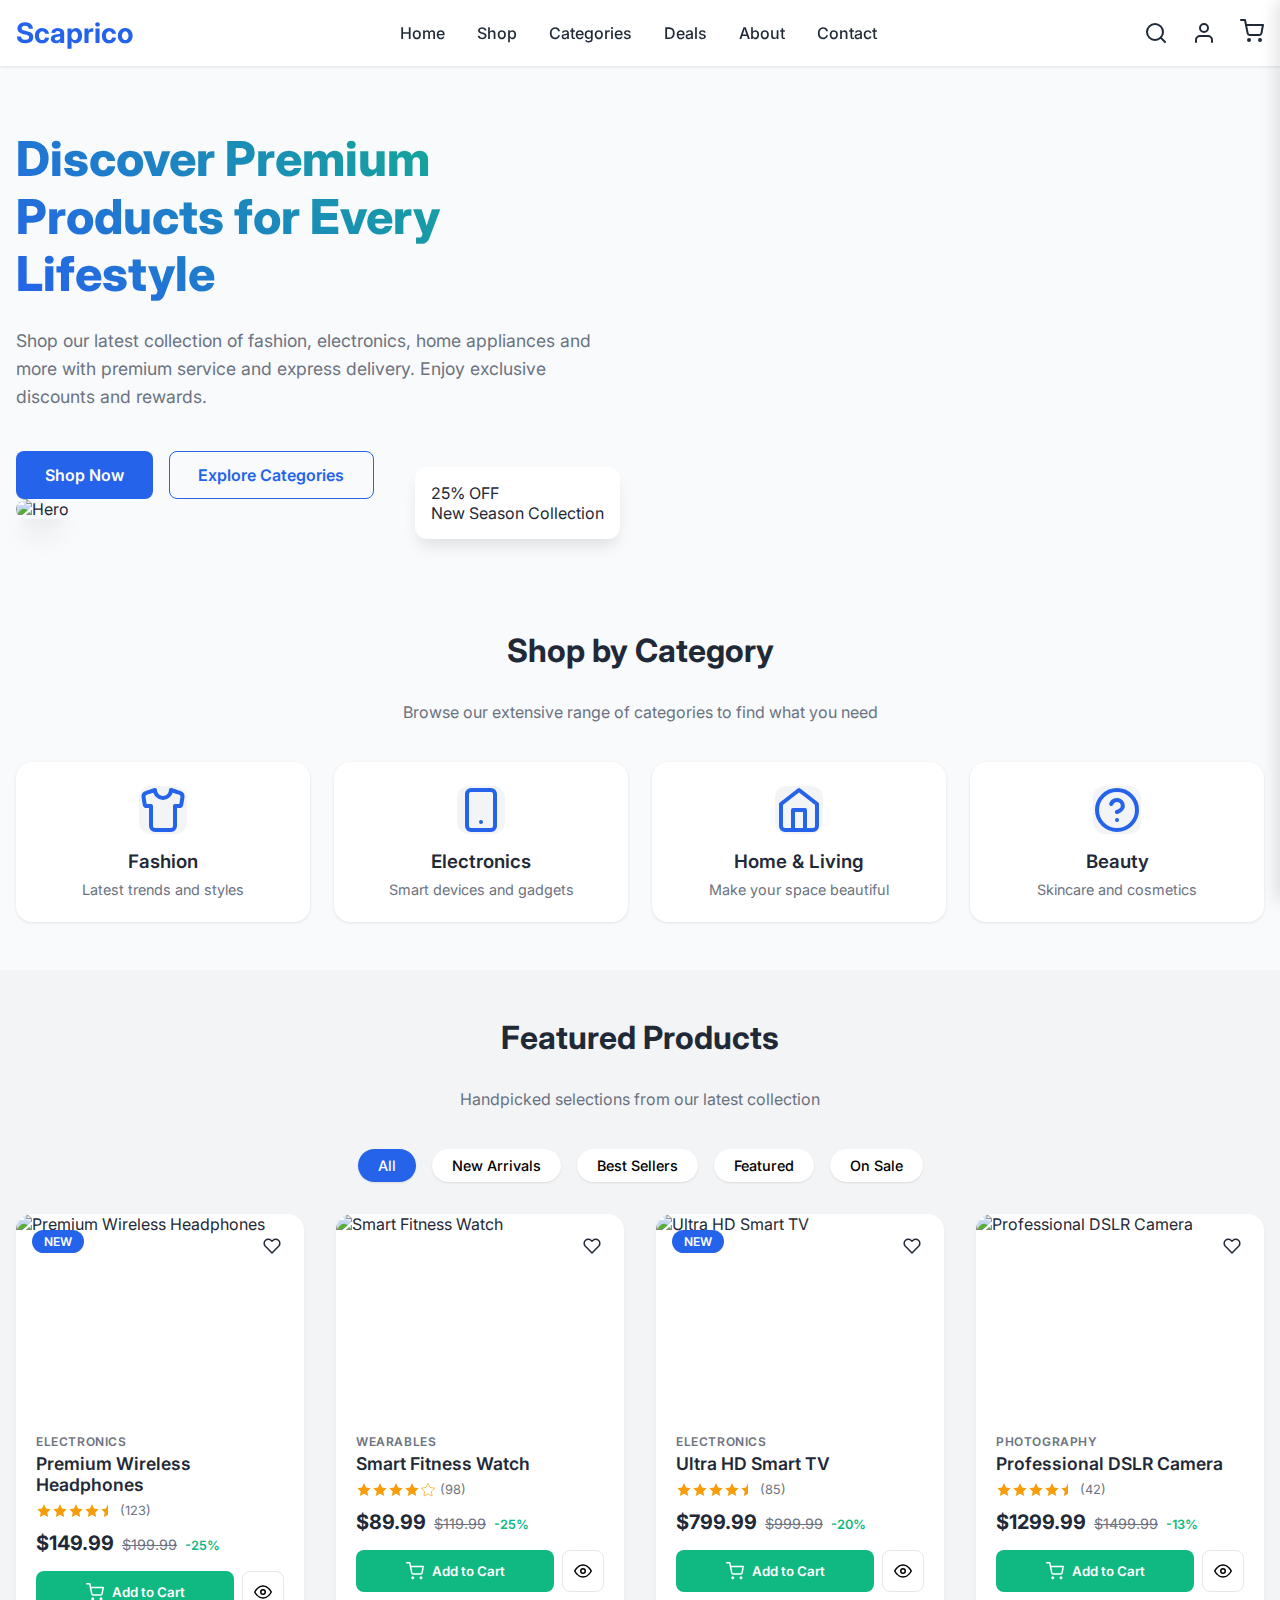
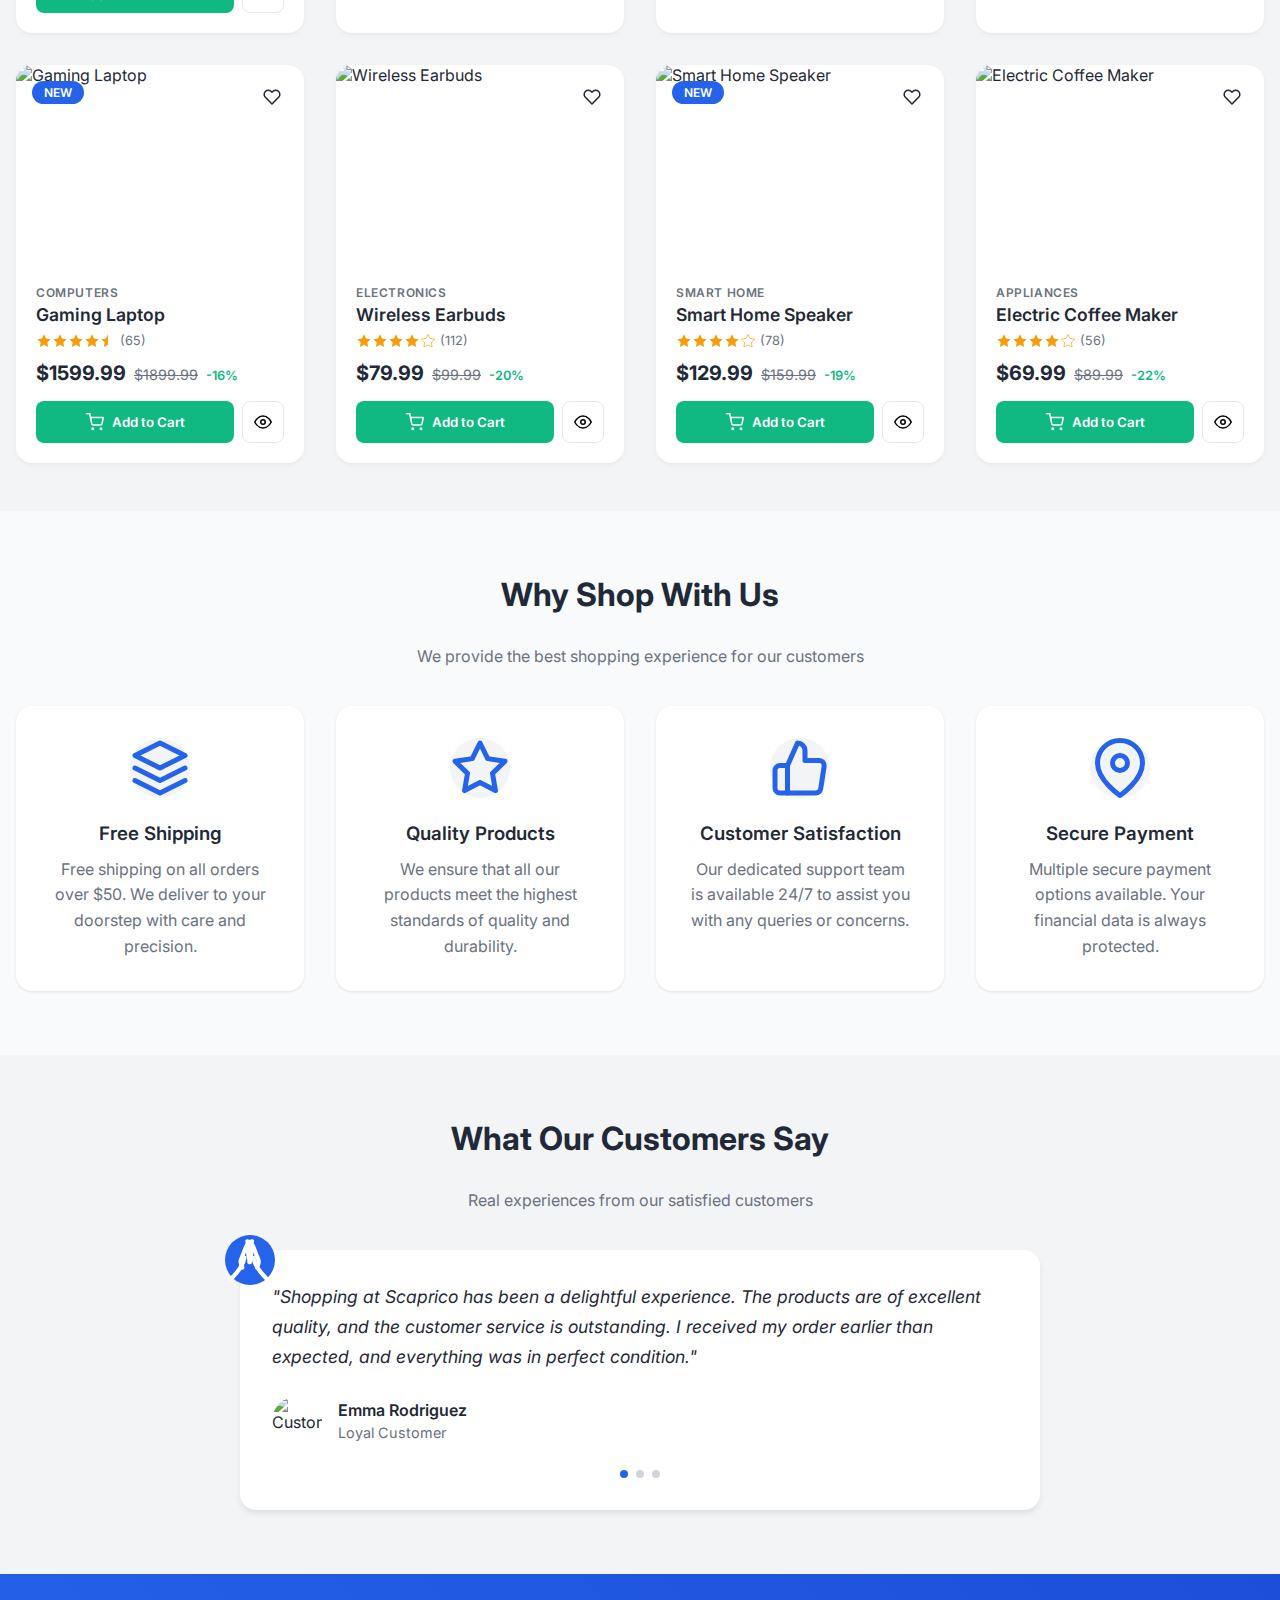
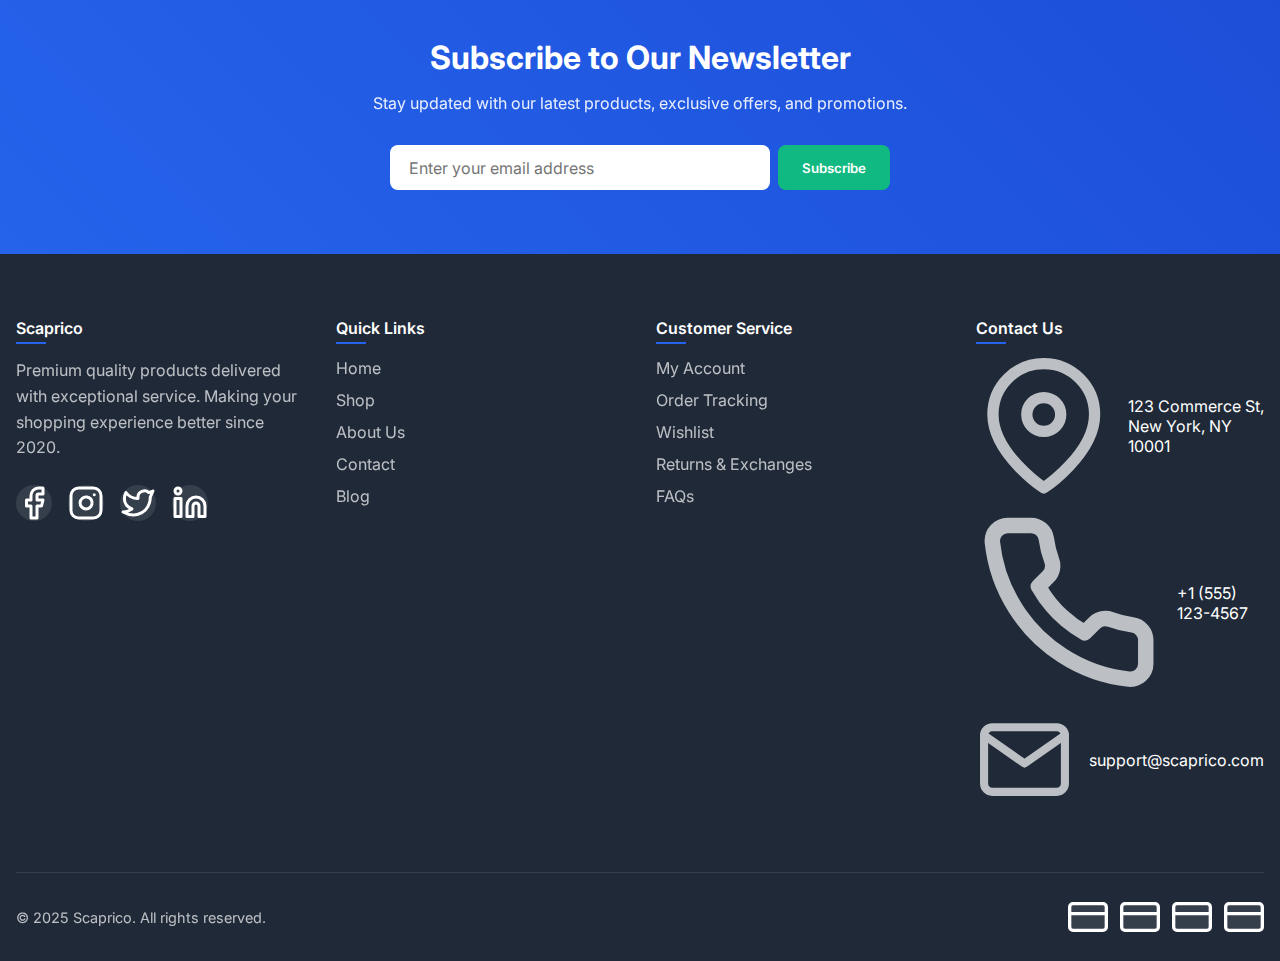
==== index.html @ 260e1369 "Add files via upload" ====
<!DOCTYPE html>
<html lang="en">
<head>
  <meta charset="UTF-8" />
  <meta name="viewport" content="width=device-width, initial-scale=1.0" />
  <title>Scaprico | Premium E-Commerce</title>
  <link href="https://fonts.googleapis.com/css2?family=Inter:wght@300;400;500;600;700&display=swap" rel="stylesheet">
  <!-- Your existing CSS would go here -->
   <link rel="stylesheet" href="style.css">
</head>
<body>
  <!-- Header Section -->
  <header>
    <div class="container">
      <nav>
        <div class="logo">Scaprico</div>
        
        <div class="nav-links">
          <a href="#">Home</a>
          <a href="#">Shop</a>
          <a href="#">Categories</a>
          <a href="#">Deals</a>
          <a href="#">About</a>
          <a href="#">Contact</a>
        </div>
        
        <div class="icons">
          <svg viewBox="0 0 24 24" fill="none" stroke="currentColor" stroke-width="2" stroke-linecap="round" stroke-linejoin="round"><circle cx="11" cy="11" r="8"></circle><line x1="21" y1="21" x2="16.65" y2="16.65"></line></svg>
          
          <svg viewBox="0 0 24 24" fill="none" stroke="currentColor" stroke-width="2" stroke-linecap="round" stroke-linejoin="round"><path d="M20 21v-2a4 4 0 0 0-4-4H8a4 4 0 0 0-4 4v2"></path><circle cx="12" cy="7" r="4"></circle></svg>
          
          <div class="cart-icon">
            <svg viewBox="0 0 24 24" fill="none" stroke="currentColor" stroke-width="2" stroke-linecap="round" stroke-linejoin="round"><circle cx="9" cy="21" r="1"></circle><circle cx="20" cy="21" r="1"></circle><path d="M1 1h4l2.68 13.39a2 2 0 0 0 2 1.61h9.72a2 2 0 0 0 2-1.61L23 6H6"></path></svg>
            <span class="cart-count">3</span>
          </div>
          
          <button class="mobile-menu-btn">
            <svg viewBox="0 0 24 24" fill="none" stroke="currentColor" stroke-width="2" stroke-linecap="round" stroke-linejoin="round"><line x1="3" y1="12" x2="21" y2="12"></line><line x1="3" y1="6" x2="21" y2="6"></line><line x1="3" y1="18" x2="21" y2="18"></line></svg>
          </button>
        </div>
      </nav>
    </div>
  </header>

  <!-- Hero Section -->
  <section class="hero">
    <div class="container">
      <div class="hero-content">
        <h1>Discover Premium Products for Every Lifestyle</h1>
        <p>Shop our latest collection of fashion, electronics, home appliances and more with premium service and express delivery. Enjoy exclusive discounts and rewards.</p>
        <div class="hero-buttons">
          <button class="btn btn-primary">Shop Now</button>
          <button class="btn btn-outline">Explore Categories</button>
        </div>
      </div>
      <div class="hero-image">
        <img src="https://source.unsplash.com/featured/?shopping,premium" alt="Hero" />
        <div class="floating-card">
          <div class="discount-badge">25% OFF</div>
          <div class="promo-text">New Season Collection</div>
        </div>
      </div>
    </div>
  </section>

  <!-- Categories Section -->
  <section class="categories">
    <div class="container">
      <h2 class="section-title">Shop by Category</h2>
      <p class="section-subtitle">Browse our extensive range of categories to find what you need</p>
      
      <div class="category-grid">
        <div class="category-card">
          <div class="category-icon">
            <svg viewBox="0 0 24 24" fill="none" stroke="currentColor" stroke-width="2" stroke-linecap="round" stroke-linejoin="round"><path d="M20.38 3.46L16 2a4 4 0 01-8 0L3.62 3.46a2 2 0 00-1.34 2.23l.58 3.47a1 1 0 00.99.84H6v10c0 1.1.9 2 2 2h8a2 2 0 002-2V10h2.15a1 1 0 00.99-.84l.58-3.47a2 2 0 00-1.34-2.23z"></path></svg>
          </div>
          <h3>Fashion</h3>
          <p>Latest trends and styles</p>
        </div>
        
        <div class="category-card">
          <div class="category-icon">
            <svg viewBox="0 0 24 24" fill="none" stroke="currentColor" stroke-width="2" stroke-linecap="round" stroke-linejoin="round"><rect x="5" y="2" width="14" height="20" rx="2" ry="2"></rect><line x1="12" y1="18" x2="12" y2="18"></line></svg>
          </div>
          <h3>Electronics</h3>
          <p>Smart devices and gadgets</p>
        </div>
        
        <div class="category-card">
          <div class="category-icon">
            <svg viewBox="0 0 24 24" fill="none" stroke="currentColor" stroke-width="2" stroke-linecap="round" stroke-linejoin="round"><path d="M3 9l9-7 9 7v11a2 2 0 0 1-2 2H5a2 2 0 0 1-2-2z"></path><polyline points="9 22 9 12 15 12 15 22"></polyline></svg>
          </div>
          <h3>Home & Living</h3>
          <p>Make your space beautiful</p>
        </div>
        
        <div class="category-card">
          <div class="category-icon">
            <svg viewBox="0 0 24 24" fill="none" stroke="currentColor" stroke-width="2" stroke-linecap="round" stroke-linejoin="round"><circle cx="12" cy="12" r="10"></circle><path d="M9.09 9a3 3 0 0 1 5.83 1c0 2-3 3-3 3"></path><line x1="12" y1="17" x2="12" y2="17"></line></svg>
          </div>
          <h3>Beauty</h3>
          <p>Skincare and cosmetics</p>
        </div>
      </div>
    </div>
  </section>

  <!-- Products Section -->
  <section class="products">
    <div class="container">
      <h2 class="section-title">Featured Products</h2>
      <p class="section-subtitle">Handpicked selections from our latest collection</p>
      
      <div class="product-filters">
        <button class="filter-btn active">All</button>
        <button class="filter-btn">New Arrivals</button>
        <button class="filter-btn">Best Sellers</button>
        <button class="filter-btn">Featured</button>
        <button class="filter-btn">On Sale</button>
      </div>
      
      <div class="product-grid" id="productGrid">
        <!-- Product cards will be dynamically added here -->
      </div>
    </div>
  </section>

  <!-- Features Section -->
  <section class="features">
    <div class="container">
      <h2 class="section-title">Why Shop With Us</h2>
      <p class="section-subtitle">We provide the best shopping experience for our customers</p>
      
      <div class="features-grid">
        <div class="feature-card">
          <div class="feature-icon">
            <svg viewBox="0 0 24 24" fill="none" stroke="currentColor" stroke-width="2" stroke-linecap="round" stroke-linejoin="round"><path d="M12 2L2 7l10 5 10-5-10-5zM2 17l10 5 10-5M2 12l10 5 10-5"></path></svg>
          </div>
          <h3>Free Shipping</h3>
          <p>Free shipping on all orders over $50. We deliver to your doorstep with care and precision.</p>
        </div>
        
        <div class="feature-card">
          <div class="feature-icon">
            <svg viewBox="0 0 24 24" fill="none" stroke="currentColor" stroke-width="2" stroke-linecap="round" stroke-linejoin="round"><polygon points="12 2 15.09 8.26 22 9.27 17 14.14 18.18 21.02 12 17.77 5.82 21.02 7 14.14 2 9.27 8.91 8.26 12 2"></polygon></svg>
          </div>
          <h3>Quality Products</h3>
          <p>We ensure that all our products meet the highest standards of quality and durability.</p>
        </div>
        
        <div class="feature-card">
          <div class="feature-icon">
            <svg viewBox="0 0 24 24" fill="none" stroke="currentColor" stroke-width="2" stroke-linecap="round" stroke-linejoin="round"><path d="M14 9V5a3 3 0 0 0-3-3l-4 9v11h11.28a2 2 0 0 0 2-1.7l1.38-9a2 2 0 0 0-2-2.3H14z"></path><path d="M7 22H4a2 2 0 0 1-2-2v-7a2 2 0 0 1 2-2h3"></path></svg>
          </div>
          <h3>Customer Satisfaction</h3>
          <p>Our dedicated support team is available 24/7 to assist you with any queries or concerns.</p>
        </div>
        
        <div class="feature-card">
          <div class="feature-icon">
            <svg viewBox="0 0 24 24" fill="none" stroke="currentColor" stroke-width="2" stroke-linecap="round" stroke-linejoin="round"><path d="M21 10c0 7-9 13-9 13s-9-6-9-13a9 9 0 0 1 18 0z"></path><circle cx="12" cy="10" r="3"></circle></svg>
          </div>
          <h3>Secure Payment</h3>
          <p>Multiple secure payment options available. Your financial data is always protected.</p>
        </div>
      </div>
    </div>
  </section>

  <!-- Testimonials Section -->
  <section class="testimonials">
    <div class="container">
      <h2 class="section-title">What Our Customers Say</h2>
      <p class="section-subtitle">Real experiences from our satisfied customers</p>
      
      <div class="testimonials-slider">
        <div class="quote-icon">
          <svg viewBox="0 0 24 24" fill="none" stroke="currentColor" stroke-width="2" stroke-linecap="round" stroke-linejoin="round"><path d="M3 21c3.73-3.73 5.84-7.05 6.34-10M20 21c-3.73-3.73-5.84-7.05-6.34-10"></path><path d="M8.34 15.66C7.15 12.92 7.35 12.42 8 11c2.73-6.95 2.54-7.44 5-8-2.75 4.4-1.94 7.3-1 10"></path><path d="M15.34 15.66c1.2-2.74 1-3.24.34-4.66-2.73-6.95-2.54-7.44-5-8 2.75 4.4 1.94 7.3 1 10"></path></svg>
        </div>
        
        <div class="testimonial-content">
          "Shopping at Scaprico has been a delightful experience. The products are of excellent quality, and the customer service is outstanding. I received my order earlier than expected, and everything was in perfect condition."
        </div>
        
        <div class="testimonial-author">
          <div class="author-avatar">
            <img src="https://source.unsplash.com/100x100/?portrait" alt="Customer" />
          </div>
          <div class="author-info">
            <h4>Emma Rodriguez</h4>
            <p>Loyal Customer</p>
          </div>
        </div>
        
        <div class="testimonial-nav">
          <div class="nav-dot active"></div>
          <div class="nav-dot"></div>
          <div class="nav-dot"></div>
        </div>
      </div>
    </div>
  </section>

  <!-- Newsletter Section -->
  <section class="newsletter">
    <div class="container">
      <h2>Subscribe to Our Newsletter</h2>
      <p>Stay updated with our latest products, exclusive offers, and promotions.</p>
      
      <form class="newsletter-form">
        <input type="email" placeholder="Enter your email address" required />
        <button type="submit">Subscribe</button>
      </form>
    </div>
  </section>

  <!-- Footer Section -->
  <footer>
    <div class="container">
      <div class="footer-top">
        <div class="footer-col">
          <h4>Scaprico</h4>
          <p>Premium quality products delivered with exceptional service. Making your shopping experience better since 2020.</p>
          <div class="social-icons">
            <a href="#" class="social-icon">
              <svg viewBox="0 0 24 24" fill="none" stroke="currentColor" stroke-width="2" stroke-linecap="round" stroke-linejoin="round"><path d="M18 2h-3a5 5 0 0 0-5 5v3H7v4h3v8h4v-8h3l1-4h-4V7a1 1 0 0 1 1-1h3z"></path></svg>
            </a>
            <a href="#" class="social-icon">
              <svg viewBox="0 0 24 24" fill="none" stroke="currentColor" stroke-width="2" stroke-linecap="round" stroke-linejoin="round"><rect x="2" y="2" width="20" height="20" rx="5" ry="5"></rect><path d="M16 11.37A4 4 0 1 1 12.63 8 4 4 0 0 1 16 11.37z"></path><line x1="17.5" y1="6.5" x2="17.51" y2="6.5"></line></svg>
            </a>
            <a href="#" class="social-icon">
              <svg viewBox="0 0 24 24" fill="none" stroke="currentColor" stroke-width="2" stroke-linecap="round" stroke-linejoin="round"><path d="M22 4.01c-1 .49-1.98.689-3 .99-1.121-1.265-2.783-1.335-4.38-.737S11.977 6.323 12 8v1c-3.245.083-6.135-1.395-8-4 0 0-4.182 7.433 4 11-1.872 1.247-3.739 2.088-6 2 3.308 1.803 6.913 2.423 10.034 1.517 3.58-1.04 6.522-3.723 7.651-7.742a13.84 13.84 0 0 0 .497-3.753C20.18 7.773 21.692 5.25 22 4.009z"></path></svg>
            </a>
            <a href="#" class="social-icon">
              <svg viewBox="0 0 24 24" fill="none" stroke="currentColor" stroke-width="2" stroke-linecap="round" stroke-linejoin="round"><path d="M16 8a6 6 0 0 1 6 6v7h-4v-7a2 2 0 0 0-2-2 2 2 0 0 0-2 2v7h-4v-7a6 6 0 0 1 6-6z"></path><rect x="2" y="9" width="4" height="12"></rect><circle cx="4" cy="4" r="2"></circle></svg>
            </a>
          </div>
        </div>
        
        <div class="footer-col">
          <h4>Quick Links</h4>
          <ul class="footer-links">
            <li><a href="#">Home</a></li>
            <li><a href="#">Shop</a></li>
            <li><a href="#">About Us</a></li>
            <li><a href="#">Contact</a></li>
            <li><a href="#">Blog</a></li>
          </ul>
        </div>
        
        <div class="footer-col">
          <h4>Customer Service</h4>
          <ul class="footer-links">
            <li><a href="#">My Account</a></li>
            <li><a href="#">Order Tracking</a></li>
            <li><a href="#">Wishlist</a></li>
            <li><a href="#">Returns & Exchanges</a></li>
            <li><a href="#">FAQs</a></li>
          </ul>
        </div>
        
        <div class="footer-col">
          <h4>Contact Us</h4>
          <div class="contact-item">
            <svg viewBox="0 0 24 24" fill="none" stroke="currentColor" stroke-width="2" stroke-linecap="round" stroke-linejoin="round"><path d="M21 10c0 7-9 13-9 13s-9-6-9-13a9 9 0 0 1 18 0z"></path><circle cx="12" cy="10" r="3"></circle></svg>
            <span>123 Commerce St, New York, NY 10001</span>
          </div>
          <div class="contact-item">
            <svg viewBox="0 0 24 24" fill="none" stroke="currentColor" stroke-width="2" stroke-linecap="round" stroke-linejoin="round"><path d="M22 16.92v3a2 2 0 0 1-2.18 2 19.79 19.79 0 0 1-8.63-3.07 19.5 19.5 0 0 1-6-6 19.79 19.79 0 0 1-3.07-8.67A2 2 0 0 1 4.11 2h3a2 2 0 0 1 2 1.72 12.84 12.84 0 0 0 .7 2.81 2 2 0 0 1-.45 2.11L8.09 9.91a16 16 0 0 0 6 6l1.27-1.27a2 2 0 0 1 2.11-.45 12.84 12.84 0 0 0 2.81.7A2 2 0 0 1 22 16.92z"></path></svg>
            <span>+1 (555) 123-4567</span>
          </div>
          <div class="contact-item">
            <svg viewBox="0 0 24 24" fill="none" stroke="currentColor" stroke-width="2" stroke-linecap="round" stroke-linejoin="round"><path d="M4 4h16c1.1 0 2 .9 2 2v12c0 1.1-.9 2-2 2H4c-1.1 0-2-.9-2-2V6c0-1.1.9-2 2-2z"></path><polyline points="22,6 12,13 2,6"></polyline></svg>
            <span>support@scaprico.com</span>
          </div>
        </div>
      </div>
      
      <div class="footer-bottom">
        <div class="copyright">© 2025 Scaprico. All rights reserved.</div>
        <div class="payment-methods">
          <div class="payment-icon">
            <svg viewBox="0 0 24 24" fill="none" stroke="currentColor" stroke-width="2" stroke-linecap="round" stroke-linejoin="round"><rect x="1" y="4" width="22" height="16" rx="2" ry="2"></rect><line x1="1" y1="10" x2="23" y2="10"></line></svg>
          </div>
          <div class="payment-icon">
            <svg viewBox="0 0 24 24" fill="none" stroke="currentColor" stroke-width="2" stroke-linecap="round" stroke-linejoin="round"><rect x="1" y="4" width="22" height="16" rx="2" ry="2"></rect><line x1="1" y1="10" x2="23" y2="10"></line></svg>
          </div>
          <div class="payment-icon">
            <svg viewBox="0 0 24 24" fill="none" stroke="currentColor" stroke-width="2" stroke-linecap="round" stroke-linejoin="round"><rect x="1" y="4" width="22" height="16" rx="2" ry="2"></rect><line x1="1" y1="10" x2="23" y2="10"></line></svg>
          </div>
          <div class="payment-icon">
            <svg viewBox="0 0 24 24" fill="none" stroke="currentColor" stroke-width="2" stroke-linecap="round" stroke-linejoin="round"><rect x="1" y="4" width="22" height="16" rx="2" ry="2"></rect><line x1="1" y1="10" x2="23" y2="10"></line></svg>
          </div>
        </div>
      </div>
    </div>
  </footer>

  <!-- Cart Sidebar -->
  <div class="cart-sidebar" id="cartSidebar">
    <div class="cart-header">
      <h3>Your Cart (3)</h3>
      <button class="close-btn" id="closeCart">&times;</button>
    </div>
    
    <div class="cart-body">
      <div class="cart-item">
        <div class="cart-item-image">
          <img src="https://source.unsplash.com/100x100/?product,1" alt="Product" />
        </div>
        <div class="cart-item-info">
          <div class="cart-item-title">Wireless Headphones</div>
          <div class="cart-item-price">$89.99</div>
          <div class="cart-item-quantity">
            <button class="qty-btn">-</button>
            <span>1</span>
            <button class="qty-btn">+</button>
          </div>
        </div>
        <button class="remove-btn">Remove</button>
      </div>
      
      <div class="cart-item">
        <div class="cart-item-image">
          <img src="https://source.unsplash.com/100x100/?product,2" alt="Product" />
        </div>
        <div class="cart-item-info">
          <div class="cart-item-title">Smart Watch</div>
          <div class="cart-item-price">$199.99</div>
          <div class="cart-item-quantity">
            <button class="qty-btn">-</button>
            <span>1</span>
            <button class="qty-btn">+</button>
          </div>
        </div>
        <button class="remove-btn">Remove</button>
      </div>
      
      <div class="cart-item">
        <div class="cart-item-image">
          <img src="https://source.unsplash.com/100x100/?product,3" alt="Product" />
        </div>
        <div class="cart-item-info">
          <div class="cart-item-title">Portable Speaker</div>
          <div class="cart-item-price">$129.99</div>
          <div class="cart-item-quantity">
            <button class="qty-btn">-</button>
            <span>1</span>
            <button class="qty-btn">+</button>
          </div>
        </div>
        <button class="remove-btn">Remove</button>
      </div>
    </div>
    
    <div class="cart-footer">
      <div class="cart-total">
        <span>Total:</span>
        <span class="cart-total-value">$419.97</span>
      </div>
      <button class="checkout-btn">Proceed to Checkout</button>
    </div>
  </div>

  <!-- Quick View Modal -->
  <div class="modal" id="quickViewModal">
    <div class="modal-content">
      <div class="modal-header">
        <h3>Product Quick View</h3>
        <button class="close-btn" id="closeModal">&times;</button>
      </div>
      <div class="modal-body" id="modalBody">
        <!-- Product quick view content will be injected here -->
      </div>
      <div class="modal-footer">
        <button class="btn btn-outline" id="closeModalBtn">Continue Shopping</button>
        <button class="btn btn-primary" id="addToCartModalBtn">Add to Cart</button>
      </div>
    </div>
  </div>
<script>
    // DOM Elements
document.addEventListener('DOMContentLoaded', function () {
    const mobileMenuBtn = document.querySelector('.mobile-menu-btn');
    const navLinks = document.querySelector('.nav-links');
    const cartIcon = document.querySelector('.cart-icon');
    const cartSidebar = document.querySelector('.cart-sidebar');
    const closeCartBtn = document.querySelector('.close-cart');
    const overlay = document.querySelector('.overlay');
    const filterBtns = document.querySelectorAll('.filter-btn');
    const productGrid = document.getElementById('productGrid');
    const quickViewBtns = document.querySelectorAll('.quick-view-btn');
    const quickViewModal = document.querySelector('.quick-view-modal');
    const closeModalBtn = document.querySelector('.close-modal');
    const testimonialDots = document.querySelectorAll('.nav-dot');
    const addToCartBtns = document.querySelectorAll('.add-cart-btn');
    const cartItems = document.querySelector('.cart-items');
    const cartTotal = document.querySelector('.cart-total-value');
    const cartCount = document.querySelector('.cart-count');
    const checkoutBtn = document.querySelector('.checkout-btn');
    const wishlistBtns = document.querySelectorAll('.product-wishlist');

    // Sample Product Data
    const products = [
        {
            id: 1,
            name: "Premium Wireless Headphones",
            category: "Electronics",
            price: 149.99,
            oldPrice: 199.99,
            image: "https://source.unsplash.com/300x300/?headphones",
            rating: 4.5,
            reviews: 123,
            discount: 25,
            isNew: true,
            description: "Experience premium sound quality with these comfortable wireless headphones featuring active noise cancellation.",
            featured: true
        },
        {
            id: 2,
            name: "Smart Fitness Watch",
            category: "Wearables",
            price: 89.99,
            oldPrice: 119.99,
            image: "https://source.unsplash.com/300x300/?smartwatch",
            rating: 4.2,
            reviews: 98,
            discount: 25,
            isNew: false,
            description: "Track your fitness goals with this waterproof smart watch featuring heart rate monitoring and sleep tracking.",
            featured: true
        },
        {
            id: 3,
            name: "Ultra HD Smart TV",
            category: "Electronics",
            price: 799.99,
            oldPrice: 999.99,
            image: "https://source.unsplash.com/300x300/?tv",
            rating: 4.8,
            reviews: 85,
            discount: 20,
            isNew: true,
            description: "Enjoy crystal clear 4K resolution and smart features with this sleek, modern TV.",
            featured: true
        },
        {
            id: 4,
            name: "Professional DSLR Camera",
            category: "Photography",
            price: 1299.99,
            oldPrice: 1499.99,
            image: "https://source.unsplash.com/300x300/?camera",
            rating: 4.9,
            reviews: 42,
            discount: 13,
            isNew: false,
            description: "Capture stunning photos and videos with this professional-grade DSLR camera.",
            featured: false
        },
        {
            id: 5,
            name: "Gaming Laptop",
            category: "Computers",
            price: 1599.99,
            oldPrice: 1899.99,
            image: "https://source.unsplash.com/300x300/?laptop",
            rating: 4.7,
            reviews: 65,
            discount: 16,
            isNew: true,
            description: "Experience smooth gaming performance with this powerful gaming laptop featuring RGB lighting.",
            featured: true
        },
        {
            id: 6,
            name: "Wireless Earbuds",
            category: "Electronics",
            price: 79.99,
            oldPrice: 99.99,
            image: "https://source.unsplash.com/300x300/?earbuds",
            rating: 4.3,
            reviews: 112,
            discount: 20,
            isNew: false,
            description: "Enjoy your favorite music wirelessly with these comfortable and portable earbuds.",
            featured: false
        },
        {
            id: 7,
            name: "Smart Home Speaker",
            category: "Smart Home",
            price: 129.99,
            oldPrice: 159.99,
            image: "https://source.unsplash.com/300x300/?speaker",
            rating: 4.4,
            reviews: 78,
            discount: 19,
            isNew: true,
            description: "Control your smart home and enjoy premium audio quality with this voice-controlled speaker.",
            featured: true
        },
        {
            id: 8,
            name: "Electric Coffee Maker",
            category: "Appliances",
            price: 69.99,
            oldPrice: 89.99,
            image: "https://source.unsplash.com/300x300/?coffee",
            rating: 4.1,
            reviews: 56,
            discount: 22,
            isNew: false,
            description: "Brew delicious coffee with this programmable coffee maker featuring multiple brewing options.",
            featured: false
        }
    ];

    // Cart Array
    let cart = [];

    // Initialize website
    function init() {
        renderProducts(products);
        setupEventListeners();
        updateCartCount();
    }

    // Setup Event Listeners
    function setupEventListeners() {
        // Mobile Menu Toggle
        if (mobileMenuBtn) {
            mobileMenuBtn.addEventListener('click', () => {
                navLinks.classList.toggle('active');
            });
        }

        // Cart Sidebar Toggle
        if (cartIcon) {
            cartIcon.addEventListener('click', toggleCart);
        }

        if (closeCartBtn) {
            closeCartBtn.addEventListener('click', toggleCart);
        }

        // Overlay Click
        if (overlay) {
            overlay.addEventListener('click', () => {
                if (cartSidebar.classList.contains('active')) {
                    toggleCart();
                }
                if (quickViewModal && quickViewModal.classList.contains('active')) {
                    toggleQuickView();
                }
            });
        }

        // Product Filters
        if (filterBtns) {
            filterBtns.forEach(btn => {
                btn.addEventListener('click', () => {
                    const filter = btn.dataset.filter;
                    filterProducts(filter);

                    // Update active filter button
                    filterBtns.forEach(b => b.classList.remove('active'));
                    btn.classList.add('active');
                });
            });
        }

        // Testimonial Navigation
        if (testimonialDots) {
            testimonialDots.forEach((dot, index) => {
                dot.addEventListener('click', () => {
                    changeTestimonial(index);
                });
            });
        }

        // Add click event listeners after products are rendered
        document.querySelectorAll('.add-cart-btn').forEach(btn => {
            btn.addEventListener('click', function () {
                const productId = parseInt(this.dataset.id);
                addToCart(productId);
            });
        });

        document.querySelectorAll('.quick-view-btn').forEach(btn => {
            btn.addEventListener('click', function (e) {
                e.preventDefault();
                const productId = parseInt(this.dataset.id);
                openQuickView(productId);
            });
        });

        document.querySelectorAll('.product-wishlist').forEach(btn => {
            btn.addEventListener('click', function () {
                this.classList.toggle('active');
                // You can add wishlist functionality here
            });
        });
    }

    // Render Products
    function renderProducts(productsToRender) {
        if (!productGrid) return;

        productGrid.innerHTML = '';

        productsToRender.forEach(product => {
            const productCard = document.createElement('div');
            productCard.className = 'product-card';

            // Generate stars HTML
            let starsHtml = '';
            const fullStars = Math.floor(product.rating);
            const hasHalfStar = product.rating % 1 >= 0.5;

            for (let i = 0; i < 5; i++) {
                if (i < fullStars) {
                    starsHtml += '<svg viewBox="0 0 24 24" width="16" height="16" fill="currentColor"><polygon points="12 2 15.09 8.26 22 9.27 17 14.14 18.18 21.02 12 17.77 5.82 21.02 7 14.14 2 9.27 8.91 8.26 12 2"></polygon></svg>';
                } else if (i === fullStars && hasHalfStar) {
                    starsHtml += '<svg viewBox="0 0 24 24" width="16" height="16" fill="currentColor"><path d="M12 2L8.91 8.26 2 9.27l5 4.87-1.18 6.88L12 17.77V2z"></path></svg>';
                } else {
                    starsHtml += '<svg viewBox="0 0 24 24" width="16" height="16" stroke="currentColor" fill="none"><polygon points="12 2 15.09 8.26 22 9.27 17 14.14 18.18 21.02 12 17.77 5.82 21.02 7 14.14 2 9.27 8.91 8.26 12 2"></polygon></svg>';
                }
            }

            productCard.innerHTML = `
          <div class="product-image">
            <img src="${product.image}" alt="${product.name}">
            ${product.isNew ? '<span class="product-badge">NEW</span>' : ''}
            <div class="product-wishlist" data-id="${product.id}">
              <svg viewBox="0 0 24 24" width="18" height="18" fill="none" stroke="currentColor" stroke-width="2" stroke-linecap="round" stroke-linejoin="round"><path d="M20.84 4.61a5.5 5.5 0 0 0-7.78 0L12 5.67l-1.06-1.06a5.5 5.5 0 0 0-7.78 7.78l1.06 1.06L12 21.23l7.78-7.78 1.06-1.06a5.5 5.5 0 0 0 0-7.78z"></path></svg>
            </div>
          </div>
          <div class="product-content">
            <div class="product-category">${product.category}</div>
            <h3 class="product-title">${product.name}</h3>
            <div class="product-rating">
              <div class="stars">${starsHtml}</div>
              <span class="reviews">(${product.reviews})</span>
            </div>
            <div class="product-price">
              <span class="current-price">$${product.price.toFixed(2)}</span>
              <span class="old-price">$${product.oldPrice.toFixed(2)}</span>
              <span class="discount">-${product.discount}%</span>
            </div>
            <div class="product-actions">
              <button class="add-cart-btn" data-id="${product.id}">
                <svg viewBox="0 0 24 24" width="18" height="18" fill="none" stroke="currentColor" stroke-width="2" stroke-linecap="round" stroke-linejoin="round"><circle cx="9" cy="21" r="1"></circle><circle cx="20" cy="21" r="1"></circle><path d="M1 1h4l2.68 13.39a2 2 0 0 0 2 1.61h9.72a2 2 0 0 0 2-1.61L23 6H6"></path></svg>
                Add to Cart
              </button>
              <button class="quick-view-btn" data-id="${product.id}">
                <svg viewBox="0 0 24 24" width="18" height="18" fill="none" stroke="currentColor" stroke-width="2" stroke-linecap="round" stroke-linejoin="round"><path d="M1 12s4-8 11-8 11 8 11 8-4 8-11 8-11-8-11-8z"></path><circle cx="12" cy="12" r="3"></circle></svg>
              </button>
            </div>
          </div>
        `;

            productGrid.appendChild(productCard);
        });

        // Re-attach event listeners to newly created elements
        setupEventListeners();
    }

    // Filter Products
    function filterProducts(filter) {
        let filteredProducts;

        if (filter === 'all') {
            filteredProducts = products;
        } else if (filter === 'featured') {
            filteredProducts = products.filter(product => product.featured);
        } else if (filter === 'new') {
            filteredProducts = products.filter(product => product.isNew);
        } else {
            filteredProducts = products.filter(product => product.category.toLowerCase() === filter.toLowerCase());
        }

        renderProducts(filteredProducts);
    }

    // Add to Cart
    function addToCart(productId) {
        const product = products.find(p => p.id === productId);
        if (!product) return;

        const existingItem = cart.find(item => item.id === productId);

        if (existingItem) {
            existingItem.quantity += 1;
        } else {
            cart.push({
                id: product.id,
                name: product.name,
                price: product.price,
                image: product.image,
                quantity: 1
            });
        }

        updateCart();
        updateCartCount();

        // Show notification
        showNotification(`${product.name} added to cart!`);

        // Open cart sidebar
        if (!cartSidebar.classList.contains('active')) {
            toggleCart();
        }
    }

    // Update Cart
    function updateCart() {
        if (!cartItems) return;

        cartItems.innerHTML = '';

        if (cart.length === 0) {
            cartItems.innerHTML = '<p class="empty-cart">Your cart is empty</p>';
            if (cartTotal) cartTotal.textContent = '$0.00';
            return;
        }

        let total = 0;

        cart.forEach(item => {
            const itemTotal = item.price * item.quantity;
            total += itemTotal;

            const cartItem = document.createElement('div');
            cartItem.className = 'cart-item';
            cartItem.innerHTML = `
          <div class="cart-item-image">
            <img src="${item.image}" alt="${item.name}">
          </div>
          <div class="cart-item-info">
            <h4 class="cart-item-title">${item.name}</h4>
            <div class="cart-item-price">
              <span class="item-price">$${item.price.toFixed(2)}</span>
              <span>x</span>
              <div class="cart-item-quantity">
                <button class="qty-btn minus" data-id="${item.id}">-</button>
                <span>${item.quantity}</span>
                <button class="qty-btn plus" data-id="${item.id}">+</button>
              </div>
            </div>
            <button class="remove-btn" data-id="${item.id}">Remove</button>
          </div>
        `;

            cartItems.appendChild(cartItem);
        });

        if (cartTotal) cartTotal.textContent = `$${total.toFixed(2)}`;

        // Add event listeners for quantity buttons and remove buttons
        document.querySelectorAll('.qty-btn.minus').forEach(btn => {
            btn.addEventListener('click', function () {
                updateItemQuantity(parseInt(this.dataset.id), -1);
            });
        });

        document.querySelectorAll('.qty-btn.plus').forEach(btn => {
            btn.addEventListener('click', function () {
                updateItemQuantity(parseInt(this.dataset.id), 1);
            });
        });

        document.querySelectorAll('.remove-btn').forEach(btn => {
            btn.addEventListener('click', function () {
                removeFromCart(parseInt(this.dataset.id));
            });
        });
    }

    // Update Item Quantity
    function updateItemQuantity(productId, change) {
        const itemIndex = cart.findIndex(item => item.id === productId);
        if (itemIndex === -1) return;

        cart[itemIndex].quantity += change;

        if (cart[itemIndex].quantity <= 0) {
            cart.splice(itemIndex, 1);
        }

        updateCart();
        updateCartCount();
    }

    // Remove from Cart
    function removeFromCart(productId) {
        cart = cart.filter(item => item.id !== productId);
        updateCart();
        updateCartCount();
    }

    // Update Cart Count
    function updateCartCount() {
        if (!cartCount) return;

        const count = cart.reduce((total, item) => total + item.quantity, 0);
        cartCount.textContent = count;

        if (count === 0) {
            cartCount.style.display = 'none';
        } else {
            cartCount.style.display = 'flex';
        }
    }

    // Toggle Cart Sidebar
    function toggleCart() {
        if (!cartSidebar || !overlay) return;

        cartSidebar.classList.toggle('active');
        overlay.classList.toggle('active');
        document.body.classList.toggle('no-scroll');

        // Update cart when opening
        if (cartSidebar.classList.contains('active')) {
            updateCart();
        }
    }

    // Open Quick View Modal
    function openQuickView(productId) {
        if (!quickViewModal || !overlay) return;

        const product = products.find(p => p.id === productId);
        if (!product) return;

        // Populate modal with product data
        const modalContent = quickViewModal.querySelector('.modal-body');
        if (modalContent) {
            let starsHtml = '';
            const fullStars = Math.floor(product.rating);
            const hasHalfStar = product.rating % 1 >= 0.5;

            for (let i = 0; i < 5; i++) {
                if (i < fullStars) {
                    starsHtml += '<svg viewBox="0 0 24 24" width="16" height="16" fill="currentColor"><polygon points="12 2 15.09 8.26 22 9.27 17 14.14 18.18 21.02 12 17.77 5.82 21.02 7 14.14 2 9.27 8.91 8.26 12 2"></polygon></svg>';
                } else if (i === fullStars && hasHalfStar) {
                    starsHtml += '<svg viewBox="0 0 24 24" width="16" height="16" fill="currentColor"><path d="M12 2L8.91 8.26 2 9.27l5 4.87-1.18 6.88L12 17.77V2z"></path></svg>';
                } else {
                    starsHtml += '<svg viewBox="0 0 24 24" width="16" height="16" stroke="currentColor" fill="none"><polygon points="12 2 15.09 8.26 22 9.27 17 14.14 18.18 21.02 12 17.77 5.82 21.02 7 14.14 2 9.27 8.91 8.26 12 2"></polygon></svg>';
                }
            }

            modalContent.innerHTML = `
          <div class="quick-view-grid">
            <div class="product-image">
              <img src="${product.image}" alt="${product.name}">
            </div>
            <div class="product-details">
              <span class="product-category">${product.category}</span>
              <h2>${product.name}</h2>
              <div class="product-rating">
                <div class="stars">${starsHtml}</div>
                <span class="reviews">(${product.reviews} reviews)</span>
              </div>
              <div class="product-price">
                <span class="current-price">$${product.price.toFixed(2)}</span>
                <span class="old-price">$${product.oldPrice.toFixed(2)}</span>
                <span class="discount">-${product.discount}%</span>
              </div>
              <p class="product-description">${product.description}</p>
              <div class="product-actions">
                <div class="quantity-selector">
                  <button class="qty-btn modal-minus">-</button>
                  <input type="number" value="1" min="1" class="modal-quantity">
                  <button class="qty-btn modal-plus">+</button>
                </div>
                <button class="btn btn-primary modal-add-btn" data-id="${product.id}">
                  <svg viewBox="0 0 24 24" width="18" height="18" fill="none" stroke="currentColor" stroke-width="2" stroke-linecap="round" stroke-linejoin="round"><circle cx="9" cy="21" r="1"></circle><circle cx="20" cy="21" r="1"></circle><path d="M1 1h4l2.68 13.39a2 2 0 0 0 2 1.61h9.72a2 2 0 0 0 2-1.61L23 6H6"></path></svg>
                  Add to Cart
                </button>
                <button class="btn btn-outline modal-wishlist-btn" data-id="${product.id}">
                  <svg viewBox="0 0 24 24" width="18" height="18" fill="none" stroke="currentColor" stroke-width="2" stroke-linecap="round" stroke-linejoin="round"><path d="M20.84 4.61a5.5 5.5 0 0 0-7.78 0L12 5.67l-1.06-1.06a5.5 5.5 0 0 0-7.78 7.78l1.06 1.06L12 21.23l7.78-7.78 1.06-1.06a5.5 5.5 0 0 0 0-7.78z"></path></svg>
                  Add to Wishlist
                </button>
              </div>
            </div>
          </div>
        `;

            // Add event listeners
            const quantityInput = modalContent.querySelector('.modal-quantity');
            const minusBtn = modalContent.querySelector('.modal-minus');
            const plusBtn = modalContent.querySelector('.modal-plus');
            const addBtn = modalContent.querySelector('.modal-add-btn');
            const wishlistBtn = modalContent.querySelector('.modal-wishlist-btn');

            if (minusBtn) {
                minusBtn.addEventListener('click', () => {
                    if (quantityInput.value > 1) {
                        quantityInput.value = parseInt(quantityInput.value) - 1;
                    }
                });
            }

            if (plusBtn) {
                plusBtn.addEventListener('click', () => {
                    quantityInput.value = parseInt(quantityInput.value) + 1;
                });
            }

            if (addBtn) {
                addBtn.addEventListener('click', () => {
                    const quantity = parseInt(quantityInput.value);
                    addToCartWithQuantity(product.id, quantity);
                    toggleQuickView();
                });
            }

            if (wishlistBtn) {
                wishlistBtn.addEventListener('click', () => {
                    wishlistBtn.classList.toggle('active');
                    // Add wishlist functionality here
                });
            }
        }

        // Show modal
        quickViewModal.classList.add('active');
        overlay.classList.add('active');
        document.body.classList.add('no-scroll');
    }

    // Toggle Quick View Modal
    function toggleQuickView() {
        if (!quickViewModal || !overlay) return;

        quickViewModal.classList.toggle('active');
        overlay.classList.toggle('active');
        document.body.classList.toggle('no-scroll');
    }

    // Add to Cart with Quantity
    function addToCartWithQuantity(productId, quantity) {
        const product = products.find(p => p.id === productId);
        if (!product) return;

        const existingItem = cart.find(item => item.id === productId);

        if (existingItem) {
            existingItem.quantity += quantity;
        } else {
            cart.push({
                id: product.id,
                name: product.name,
                price: product.price,
                image: product.image,
                quantity: quantity
            });
        }

        updateCart();
        updateCartCount();

        // Show notification
        showNotification(`${product.name} added to cart!`);
    }

    // Change Testimonial
    function changeTestimonial(index) {
        const testimonials = [
            {
                content: "I've been shopping with Scaprico for over a year now, and their quality and service never disappoints. The express delivery is a game changer!",
                author: "Sarah Johnson",
                role: "Regular Customer",
                avatar: "https://source.unsplash.com/100x100/?portrait,woman"
            },
            {
                content: "The product selection at Scaprico is unmatched. I found items here that I couldn't find anywhere else, and the prices are very competitive.",
                author: "Michael Chen",
                role: "Tech Enthusiast",
                avatar: "https://source.unsplash.com/100x100/?portrait,man"
            },
            {
                content: "Customer service is exceptional. When I had an issue with my order, they resolved it immediately and even offered a discount on my next purchase.",
                author: "Emily Rodriguez",
                role: "Fashion Blogger",
                avatar: "https://source.unsplash.com/100x100/?portrait,girl"
            }
        ];

        const testimonialContent = document.querySelector('.testimonial-content');
        const authorName = document.querySelector('.author-info h4');
        const authorRole = document.querySelector('.author-info p');
        const authorAvatar = document.querySelector('.author-avatar img');

        if (testimonialContent && authorName && authorRole && authorAvatar) {
            testimonialContent.textContent = testimonials[index].content;
            authorName.textContent = testimonials[index].author;
            authorRole.textContent = testimonials[index].role;
            authorAvatar.src = testimonials[index].avatar;

            // Update active dot
            testimonialDots.forEach((dot, i) => {
                if (i === index) {
                    dot.classList.add('active');
                } else {
                    dot.classList.remove('active');
                }
            });
        }
    }

    // Show Notification
    function showNotification(message) {
        // Remove existing notification
        const existingNotification = document.querySelector('.notification');
        if (existingNotification) {
            existingNotification.remove();
        }

        // Create notification element
        const notification = document.createElement('div');
        notification.className = 'notification';
        notification.textContent = message;

        // Add to DOM
        document.body.appendChild(notification);

        // Add active class after a small delay for animation
        setTimeout(() => {
            notification.classList.add('active');
        }, 10);

        // Remove notification after delay
        setTimeout(() => {
            notification.classList.remove('active');
            setTimeout(() => {
                notification.remove();
            }, 300);
        }, 3000);
    }

    // Initialize Newsletter Form
    function initNewsletter() {
        const newsletterForm = document.querySelector('.newsletter-form');
        if (!newsletterForm) return;

        newsletterForm.addEventListener('submit', function (e) {
            e.preventDefault();
            const emailInput = this.querySelector('input[type="email"]');
            if (emailInput && emailInput.value) {
                showNotification('Thank you for subscribing to our newsletter!');
                emailInput.value = '';
            }
        });
    }

    // Initialize Checkout
    function initCheckout() {
        if (!checkoutBtn) return;

        checkoutBtn.addEventListener('click', () => {
            if (cart.length === 0) {
                showNotification('Your cart is empty!');
                return;
            }

            // Here you would typically redirect to a checkout page
            showNotification('Proceeding to checkout...');

            // For demo purposes, just clear the cart
            setTimeout(() => {
                cart = [];
                updateCart();
                updateCartCount();
                toggleCart();
                showNotification('Thank you for your purchase!');
            }, 2000);
        });
    }

    // Create Featured Elements
    function createElements() {
        // Create cart sidebar if it doesn't exist
        if (!document.querySelector('.cart-sidebar')) {
            const cartSidebarElement = document.createElement('div');
            cartSidebarElement.className = 'cart-sidebar';
            cartSidebarElement.innerHTML = `
          <div class="cart-header">
            <h3>Your Cart (${cart.length})</h3>
            <button class="close-cart">×</button>
          </div>
          <div class="cart-body">
            <div class="cart-items"></div>
          </div>
          <div class="cart-footer">
            <div class="cart-total">
              <span>Total:</span>
              <span class="cart-total-value">$0.00</span>
            </div>
            <button class="checkout-btn">Proceed to Checkout</button>
          </div>
        `;
            document.body.appendChild(cartSidebarElement);
        }

        // Create quick view modal if it doesn't exist
        if (!document.querySelector('.quick-view-modal')) {
            const quickViewModalElement = document.createElement('div');
            quickViewModalElement.className = 'modal quick-view-modal';
            quickViewModalElement.innerHTML = `
          <div class="modal-content">
            <div class="modal-header">
              <h3>Quick View</h3>
              <button class="close-modal">×</button>
            </div>
            <div class="modal-body">
              <!-- Content will be inserted dynamically -->
            </div>
          </div>
        `;
            document.body.appendChild(quickViewModalElement);
        }

        // Create overlay if it doesn't exist
        if (!document.querySelector('.overlay')) {
            const overlayElement = document.createElement('div');
            overlayElement.className = 'overlay';
            document.body.appendChild(overlayElement);
        }

        // Create notification styles if they don't exist
        if (!document.getElementById('notification-styles')) {
            const styleElement = document.createElement('style');
            styleElement.id = 'notification-styles';
            styleElement.textContent = `
      .notification {
        position: fixed;
        bottom: 20px;
        right: 20px;
        padding: 15px 25px;
        background: var(--primary);
        color: white;
        border-radius: 5px;
        box-shadow: 0 4px 6px rgba(0,0,0,0.1);
        transform: translateY(100px);
        opacity: 0;
        transition: all 0.3s ease;
        z-index: 9999;
      }
      .notification.active {
        transform: translateY(0);
        opacity: 1;
      }
    `;
            document.head.appendChild(styleElement);
        }
    }

    // Initialize everything
    init();
    initNewsletter();
    initCheckout();
    createElements();

    // Set up close modal button
    if (closeModalBtn) {
        closeModalBtn.addEventListener('click', toggleQuickView);
    }

    // Auto-rotate testimonials
    let currentTestimonial = 0;
    const testimonialInterval = setInterval(() => {
        currentTestimonial = (currentTestimonial + 1) % testimonialDots.length;
        changeTestimonial(currentTestimonial);
    }, 5000);

    // Handle responsive behavior
    window.addEventListener('resize', () => {
        if (window.innerWidth > 768) {
            navLinks.classList.remove('active');
        }
    });
});
</script>
</body>
</html>
---- style.css ----
:root {
        --primary: #2563eb;
        --primary-hover: #1d4ed8;
        --secondary: #10b981;
        --secondary-hover: #059669;
        --dark: #1f2937;
        --gray: #6b7280;
        --light-gray: #f3f4f6;
        --danger: #ef4444;
        --white: #ffffff;
    }

    * {
        box-sizing: border-box;
        margin: 0;
        padding: 0;
        font-family: 'Inter', sans-serif;
    }

    body {
        background: #f8fafc;
        color: var(--dark);
        overflow-x: hidden;
    }

    .container {
        max-width: 1280px;
        margin: 0 auto;
        padding: 0 1rem;
    }

    a {
        text-decoration: none;
        color: inherit;
    }

    button {
        cursor: pointer;
        transition: all 0.2s ease;
    }

    button:hover {
        transform: translateY(-2px);
    }

    /* Header Styles */
    header {
        background: var(--white);
        padding: 1rem 0;
        position: sticky;
        top: 0;
        z-index: 999;
        box-shadow: 0 1px 3px rgba(0, 0, 0, 0.1);
    }

    nav {
        display: flex;
        justify-content: space-between;
        align-items: center;
    }

    .logo {
        font-size: 1.75rem;
        font-weight: 700;
        color: var(--primary);
    }

    .nav-links {
        display: flex;
        gap: 2rem;
    }

    .nav-links a {
        position: relative;
        font-weight: 500;
    }

    .nav-links a::after {
        content: '';
        position: absolute;
        bottom: -4px;
        left: 0;
        width: 0;
        height: 2px;
        background: var(--primary);
        transition: width 0.3s ease;
    }

    .nav-links a:hover::after {
        width: 100%;
    }

    .icons {
        display: flex;
        align-items: center;
        gap: 1.5rem;
    }

    .icons svg {
        width: 24px;
        height: 24px;
        cursor: pointer;
        transition: color 0.2s ease;
    }

    .icons svg:hover {
        color: var(--primary);
    }

    .cart-icon {
        position: relative;
    }

    .cart-count {
        position: absolute;
        top: -8px;
        right: -8px;
        background: var(--primary);
        color: white;
        font-size: 0.7rem;
        width: 18px;
        height: 18px;
        border-radius: 50%;
        display: flex;
        justify-content: center;
        align-items: center;
    }

    .mobile-menu-btn {
        display: none;
        background: none;
        border: none;
        font-size: 1.5rem;
    }

    /* Hero Section */
    .hero {
        display: grid;
        grid-template-columns: 1fr 1fr;
        padding: 4rem 0;
        gap: 3rem;
        align-items: center;
    }

    .hero-content {
        display: flex;
        flex-direction: column;
        gap: 1.5rem;
    }

    .hero h1 {
        font-size: 3rem;
        font-weight: 800;
        line-height: 1.2;
        background: linear-gradient(45deg, var(--primary), var(--secondary));
        -webkit-background-clip: text;
        -webkit-text-fill-color: transparent;
    }

    .hero p {
        font-size: 1.1rem;
        color: var(--gray);
        line-height: 1.6;
    }

    .hero-buttons {
        display: flex;
        gap: 1rem;
        margin-top: 1rem;
    }

    .btn {
        padding: 0.8rem 1.8rem;
        border-radius: 0.5rem;
        font-weight: 600;
        border: none;
        font-size: 1rem;
        display: inline-flex;
        align-items: center;
        gap: 0.5rem;
        transition: all 0.3s ease;
    }

    .btn-primary {
        background-color: var(--primary);
        color: white;
    }

    .btn-primary:hover {
        background-color: var(--primary-hover);
    }

    .btn-outline {
        background-color: transparent;
        border: 1px solid var(--primary);
        color: var(--primary);
    }

    .btn-outline:hover {
        background-color: var(--primary);
        color: white;
    }

    .hero-image {
        position: relative;
    }

    .hero-image img {
        width: 100%;
        border-radius: 1rem;
        box-shadow: 0 20px 25px -5px rgba(0, 0, 0, 0.1), 0 10px 10px -5px rgba(0, 0, 0, 0.04);
    }

    .floating-card {
        position: absolute;
        bottom: -20px;
        right: -20px;
        background: white;
        padding: 1rem;
        border-radius: 0.75rem;
        box-shadow: 0 10px 15px -3px rgba(0, 0, 0, 0.1);
    }

    /* Categories Section */
    .categories {
        padding: 3rem 0;
    }

    .section-title {
        font-size: 2rem;
        font-weight: 700;
        margin-bottom: 2rem;
        text-align: center;
    }

    .section-subtitle {
        color: var(--gray);
        text-align: center;
        margin-bottom: 2.5rem;
    }

    .category-grid {
        display: grid;
        grid-template-columns: repeat(auto-fit, minmax(200px, 1fr));
        gap: 1.5rem;
    }

    .category-card {
        background: white;
        border-radius: 1rem;
        padding: 1.5rem;
        text-align: center;
        transition: all 0.3s ease;
        cursor: pointer;
        box-shadow: 0 1px 3px rgba(0, 0, 0, 0.1);
    }

    .category-card:hover {
        transform: translateY(-5px);
        box-shadow: 0 10px 15px -3px rgba(0, 0, 0, 0.1);
    }

    .category-icon {
        width: 48px;
        height: 48px;
        margin: 0 auto 1rem;
        display: flex;
        align-items: center;
        justify-content: center;
        background: var(--light-gray);
        border-radius: 12px;
        color: var(--primary);
    }

    .category-card h3 {
        font-weight: 600;
        margin-bottom: 0.5rem;
    }

    .category-card p {
        color: var(--gray);
        font-size: 0.9rem;
    }

    /* Products Section */
    .products {
        padding: 3rem 0;
        background: var(--light-gray);
    }

    .product-filters {
        display: flex;
        justify-content: center;
        gap: 1rem;
        margin-bottom: 2rem;
        flex-wrap: wrap;
    }

    .filter-btn {
        background: white;
        border: none;
        padding: 0.5rem 1.25rem;
        border-radius: 2rem;
        font-weight: 500;
        font-size: 0.9rem;
        box-shadow: 0 1px 2px rgba(0, 0, 0, 0.1);
    }

    .filter-btn.active {
        background: var(--primary);
        color: white;
    }

    .product-grid {
        display: grid;
        grid-template-columns: repeat(auto-fill, minmax(250px, 1fr));
        gap: 2rem;
    }

    .product-card {
        background: white;
        border-radius: 1rem;
        overflow: hidden;
        transition: all 0.3s ease;
        box-shadow: 0 2px 5px rgba(0, 0, 0, 0.05);
    }

    .product-card:hover {
        transform: translateY(-5px);
        box-shadow: 0 10px 15px -3px rgba(0, 0, 0, 0.1);
    }

    .product-image {
        position: relative;
        height: 200px;
    }

    .product-image img {
        width: 100%;
        height: 100%;
        object-fit: cover;
    }

    .product-badge {
        position: absolute;
        top: 1rem;
        left: 1rem;
        background: var(--primary);
        color: white;
        font-size: 0.75rem;
        font-weight: 600;
        padding: 0.25rem 0.75rem;
        border-radius: 2rem;
    }

    .product-wishlist {
        position: absolute;
        top: 1rem;
        right: 1rem;
        background: white;
        width: 32px;
        height: 32px;
        border-radius: 50%;
        display: flex;
        align-items: center;
        justify-content: center;
        cursor: pointer;
        transition: all 0.2s ease;
    }

    .product-wishlist:hover {
        background: #fecaca;
        color: var(--danger);
    }

    .product-content {
        padding: 1.25rem;
    }

    .product-category {
        font-size: 0.75rem;
        text-transform: uppercase;
        color: var(--gray);
        font-weight: 600;
        letter-spacing: 0.05em;
        margin-bottom: 0.25rem;
    }

    .product-title {
        font-weight: 600;
        margin-bottom: 0.5rem;
        font-size: 1.1rem;
    }

    .product-rating {
        display: flex;
        align-items: center;
        gap: 0.25rem;
        margin-bottom: 0.75rem;
    }

    .stars {
        color: #f59e0b;
        display: flex;
    }

    .reviews {
        font-size: 0.8rem;
        color: var(--gray);
    }

    .product-price {
        display: flex;
        align-items: baseline;
        gap: 0.5rem;
        margin-bottom: 1rem;
    }

    .current-price {
        font-weight: 700;
        font-size: 1.25rem;
    }

    .old-price {
        text-decoration: line-through;
        color: var(--gray);
        font-size: 0.9rem;
    }

    .discount {
        font-size: 0.8rem;
        color: var(--secondary);
        font-weight: 600;
    }

    .product-actions {
        display: flex;
        gap: 0.5rem;
    }

    .add-cart-btn {
        flex: 1;
        padding: 0.65rem;
        background: var(--secondary);
        color: white;
        border: none;
        border-radius: 0.5rem;
        font-weight: 600;
        display: flex;
        align-items: center;
        justify-content: center;
        gap: 0.5rem;
        transition: all 0.2s ease;
    }

    .add-cart-btn:hover {
        background: var(--secondary-hover);
    }

    .quick-view-btn {
        width: 42px;
        height: 42px;
        border-radius: 0.5rem;
        border: 1px solid #e5e7eb;
        background: white;
        display: flex;
        align-items: center;
        justify-content: center;
    }

    .quick-view-btn:hover {
        border-color: var(--primary);
        color: var(--primary);
    }

    /* Features Section */
    .features {
        padding: 4rem 0;
    }

    .features-grid {
        display: grid;
        grid-template-columns: repeat(auto-fit, minmax(250px, 1fr));
        gap: 2rem;
    }

    .feature-card {
        background: white;
        padding: 2rem;
        border-radius: 1rem;
        text-align: center;
        box-shadow: 0 1px 3px rgba(0, 0, 0, 0.1);
        transition: all 0.3s ease;
    }

    .feature-card:hover {
        transform: translateY(-5px);
        box-shadow: 0 10px 15px -3px rgba(0, 0, 0, 0.1);
    }

    .feature-icon {
        width: 60px;
        height: 60px;
        margin: 0 auto 1.5rem;
        display: flex;
        align-items: center;
        justify-content: center;
        background: var(--light-gray);
        border-radius: 50%;
        color: var(--primary);
    }

    .feature-card h3 {
        font-weight: 600;
        margin-bottom: 0.75rem;
    }

    .feature-card p {
        color: var(--gray);
        line-height: 1.6;
    }

    /* Testimonials */
    .testimonials {
        padding: 4rem 0;
        background: var(--light-gray);
    }

    .testimonials-slider {
        max-width: 800px;
        margin: 0 auto;
        background: white;
        padding: 2rem;
        border-radius: 1rem;
        box-shadow: 0 4px 6px -1px rgba(0, 0, 0, 0.1);
        position: relative;
    }

    .quote-icon {
        position: absolute;
        top: -15px;
        left: -15px;
        width: 50px;
        height: 50px;
        background: var(--primary);
        border-radius: 50%;
        display: flex;
        align-items: center;
        justify-content: center;
        color: white;
    }

    .testimonial-content {
        font-size: 1.1rem;
        line-height: 1.7;
        font-style: italic;
        margin-bottom: 1.5rem;
    }

    .testimonial-author {
        display: flex;
        align-items: center;
        gap: 1rem;
    }

    .author-avatar {
        width: 50px;
        height: 50px;
        border-radius: 50%;
        overflow: hidden;
    }

    .author-avatar img {
        width: 100%;
        height: 100%;
        object-fit: cover;
    }

    .author-info h4 {
        font-weight: 600;
        margin-bottom: 0.25rem;
    }

    .author-info p {
        color: var(--gray);
        font-size: 0.9rem;
    }

    .testimonial-nav {
        display: flex;
        justify-content: center;
        gap: 0.5rem;
        margin-top: 1.5rem;
    }

    .nav-dot {
        width: 8px;
        height: 8px;
        border-radius: 50%;
        background: #d1d5db;
        cursor: pointer;
    }

    .nav-dot.active {
        background: var(--primary);
    }

    /* Newsletter */
    .newsletter {
        padding: 4rem 0;
        background: linear-gradient(45deg, var(--primary), var(--primary-hover));
        color: white;
    }

    .newsletter h2 {
        text-align: center;
        margin-bottom: 1rem;
        font-size: 2rem;
    }

    .newsletter p {
        text-align: center;
        max-width: 600px;
        margin: 0 auto 2rem;
        opacity: 0.9;
    }

    .newsletter-form {
        max-width: 500px;
        margin: 0 auto;
        display: flex;
        gap: 0.5rem;
    }

    .newsletter-form input {
        flex: 1;
        padding: 0.8rem 1.2rem;
        border-radius: 0.5rem;
        border: none;
        font-size: 1rem;
    }

    .newsletter-form button {
        padding: 0 1.5rem;
        background: var(--secondary);
        color: white;
        border: none;
        border-radius: 0.5rem;
        font-weight: 600;
    }

    .newsletter-form button:hover {
        background: var(--secondary-hover);
    }

    /* Footer */
    footer {
        background: var(--dark);
        color: white;
        padding: 4rem 0 2rem;
    }

    .footer-top {
        display: grid;
        grid-template-columns: repeat(auto-fit, minmax(200px, 1fr));
        gap: 2rem;
        margin-bottom: 3rem;
    }

    .footer-col h4 {
        font-weight: 600;
        margin-bottom: 1.25rem;
        position: relative;
        display: inline-block;
    }

    .footer-col h4::after {
        content: '';
        position: absolute;
        left: 0;
        bottom: -6px;
        width: 30px;
        height: 2px;
        background: var(--primary);
    }

    .footer-col p {
        opacity: 0.7;
        line-height: 1.6;
        margin-bottom: 1.5rem;
    }

    .social-icons {
        display: flex;
        gap: 1rem;
    }

    .social-icon {
        width: 36px;
        height: 36px;
        background: rgba(255, 255, 255, 0.1);
        border-radius: 50%;
        display: flex;
        align-items: center;
        justify-content: center;
        transition: all 0.3s ease;
    }

    .social-icon:hover {
        background: var(--primary);
    }
    .contact-item{
        size: 20px;
    }

    .footer-links {
        list-style: none;
    }

    .footer-links li {
        margin-bottom: 0.75rem;
    }

    .footer-links a {
        opacity: 0.7;
        transition: all 0.2s ease;
    }

    .footer-links a:hover {
        opacity: 1;
        color: var(--primary);
    }

    .contact-item {
        display: flex;
        gap: 1rem;
        margin-bottom: 1rem;
        align-items: center;
    }

    .contact-item svg {
        min-width: 20px;
        opacity: 0.7;
    }

    .footer-bottom {
        border-top: 1px solid rgba(255, 255, 255, 0.1);
        padding-top: 2rem;
        display: flex;
        justify-content: space-between;
        align-items: center;
        flex-wrap: wrap;
        gap: 1rem;
    }

    .copyright {
        opacity: 0.7;
        font-size: 0.9rem;
    }

    .payment-methods {
        display: flex;
        gap: 0.75rem;
    }

    .payment-icon {
        width: 40px;
        height: 24px;
        background: rgba(255, 255, 255, 0.1);
        border-radius: 4px;
        display: flex;
        align-items: center;
        justify-content: center;
    }

    /* Modal */
    .modal {
        position: fixed;
        top: 0;
        left: 0;
        right: 0;
        bottom: 0;
        background: rgba(0, 0, 0, 0.5);
        display: flex;
        align-items: center;
        justify-content: center;
        z-index: 1000;
        opacity: 0;
        visibility: hidden;
        transition: all 0.3s ease;
    }

    .modal.active {
        opacity: 1;
        visibility: visible;
    }

    .modal-content {
        background: white;
        border-radius: 1rem;
        width: 90%;
        max-width: 500px;
        max-height: 90vh;
        overflow-y: auto;
        transform: translateY(20px);
        transition: all 0.3s ease;
    }

    .modal.active .modal-content {
        transform: translateY(0);
    }

    .modal-header {
        padding: 1.5rem;
        border-bottom: 1px solid #e5e7eb;
        display: flex;
        justify-content: space-between;
        align-items: center;
    }

    .modal-body {
        padding: 1.5rem;
    }

    .modal-footer {
        padding: 1.5rem;
        border-top: 1px solid #e5e7eb;
        display: flex;
        justify-content: flex-end;
        gap: 1rem;
    }

    .close-btn {
        background: none;
        border: none;
        font-size: 1.5rem;
        line-height: 1;
        cursor: pointer;
    }

    /* Cart Sidebar */
    .cart-sidebar {
        position: fixed;
        top: 0;
        right: 0;
        width: 400px;
        max-width: 100%;
        height: 100%;
        background: white;
        box-shadow: -5px 0 15px rgba(0, 0, 0, 0.1);
        z-index: 1000;
        transform: translateX(100%);
        transition: transform 0.3s ease;
    }

    .cart-sidebar.active {
        transform: translateX(0);
    }

    .cart-header {
        padding: 1.5rem;
        border-bottom: 1px solid #e5e7eb;
        display: flex;
        justify-content: space-between;
        align-items: center;
    }

    .cart-body {
        height: calc(100% - 160px);
        overflow-y: auto;
        padding: 1.5rem;
    }

    .cart-footer {
        position: absolute;
        bottom: 0;
        left: 0;
        right: 0;
        padding: 1.5rem;
        border-top: 1px solid #e5e7eb;
        background: white;
    }

    .cart-item {
        display: flex;
        gap: 1rem;
        margin-bottom: 1.5rem;
        padding-bottom: 1.5rem;
        border-bottom: 1px solid #e5e7eb;
    }

    .cart-item-image {
        width: 80px;
        height: 80px;
        border-radius: 0.5rem;
        overflow: hidden;
    }

    .cart-item-image img {
        width: 100%;
        height: 100%;
        object-fit: cover;
    }

    .cart-item-info {
        flex: 1;
    }

    .cart-item-title {
        font-weight: 600;
        margin-bottom: 0.25rem;
    }

    .cart-item-price {
        display: flex;
        align-items: center;
        gap: 0.5rem;
        margin-bottom: 0.5rem;
    }

    .cart-item-quantity {
        display: flex;
        align-items: center;
        gap: 0.5rem;
    }

    .qty-btn {
        width: 24px;
        height: 24px;
        border-radius: 50%;
        background: var(--light-gray);
        border: none;
        display: flex;
        align-items: center;
        justify-content: center;
        font-weight: 600;
    }

    .remove-btn {
        color: var(--danger);
        background: none;
        border: none;
        cursor: pointer;
        font-size: 0.9rem;
        opacity: 0.8;
    }

    .remove-btn:hover {
        opacity: 1;
    }

    .cart-total {
        display: flex;
        justify-content: space-between;
        align-items: center;
        font-weight: 600;
        margin-bottom: 1rem;
    }

    .cart-total-value {
        font-size: 1.25rem;
    }

    .checkout-btn {
        width: 100%;
        padding: 0.8rem;
        background: var(--primary);
        color: white;
        border: none;
        border-radius: 0.5rem;
        font-weight: 600;
        font-size: 1rem;
    }

    .checkout-btn:hover {
        background: var(--primary-hover);
    }

    /* Responsive */
    @media (max-width: 992px) {
        .hero {
            grid-template-columns: 1fr;
            text-align: center;
        }

        .hero-buttons {
            justify-content: center;
        }

        .hero-image {
            order: -1;
        }

        .nav-links {
            display: none;
        }

        .mobile-menu-btn {
            display: block;
        }
    }

    @media (max-width: 768px) {
        .hero h1 {
            font-size: 2.5rem;
        }

        .floating-card {
            display: none;
        }

        .product-grid {
            grid-template-columns: repeat(auto-fill, minmax(200px, 1fr));
        }
    }

    @media (max-width: 576px) {
        .hero h1 {
            font-size: 2rem;
        }

        .product-grid {
            grid-template-columns: 1fr;
        }

        .newsletter-form {
            flex-direction: column;
        }

        .footer-bottom {
            flex-direction: column;
            text-align: center;
        }

        .payment-methods {
            justify-content: center;
        }
    }
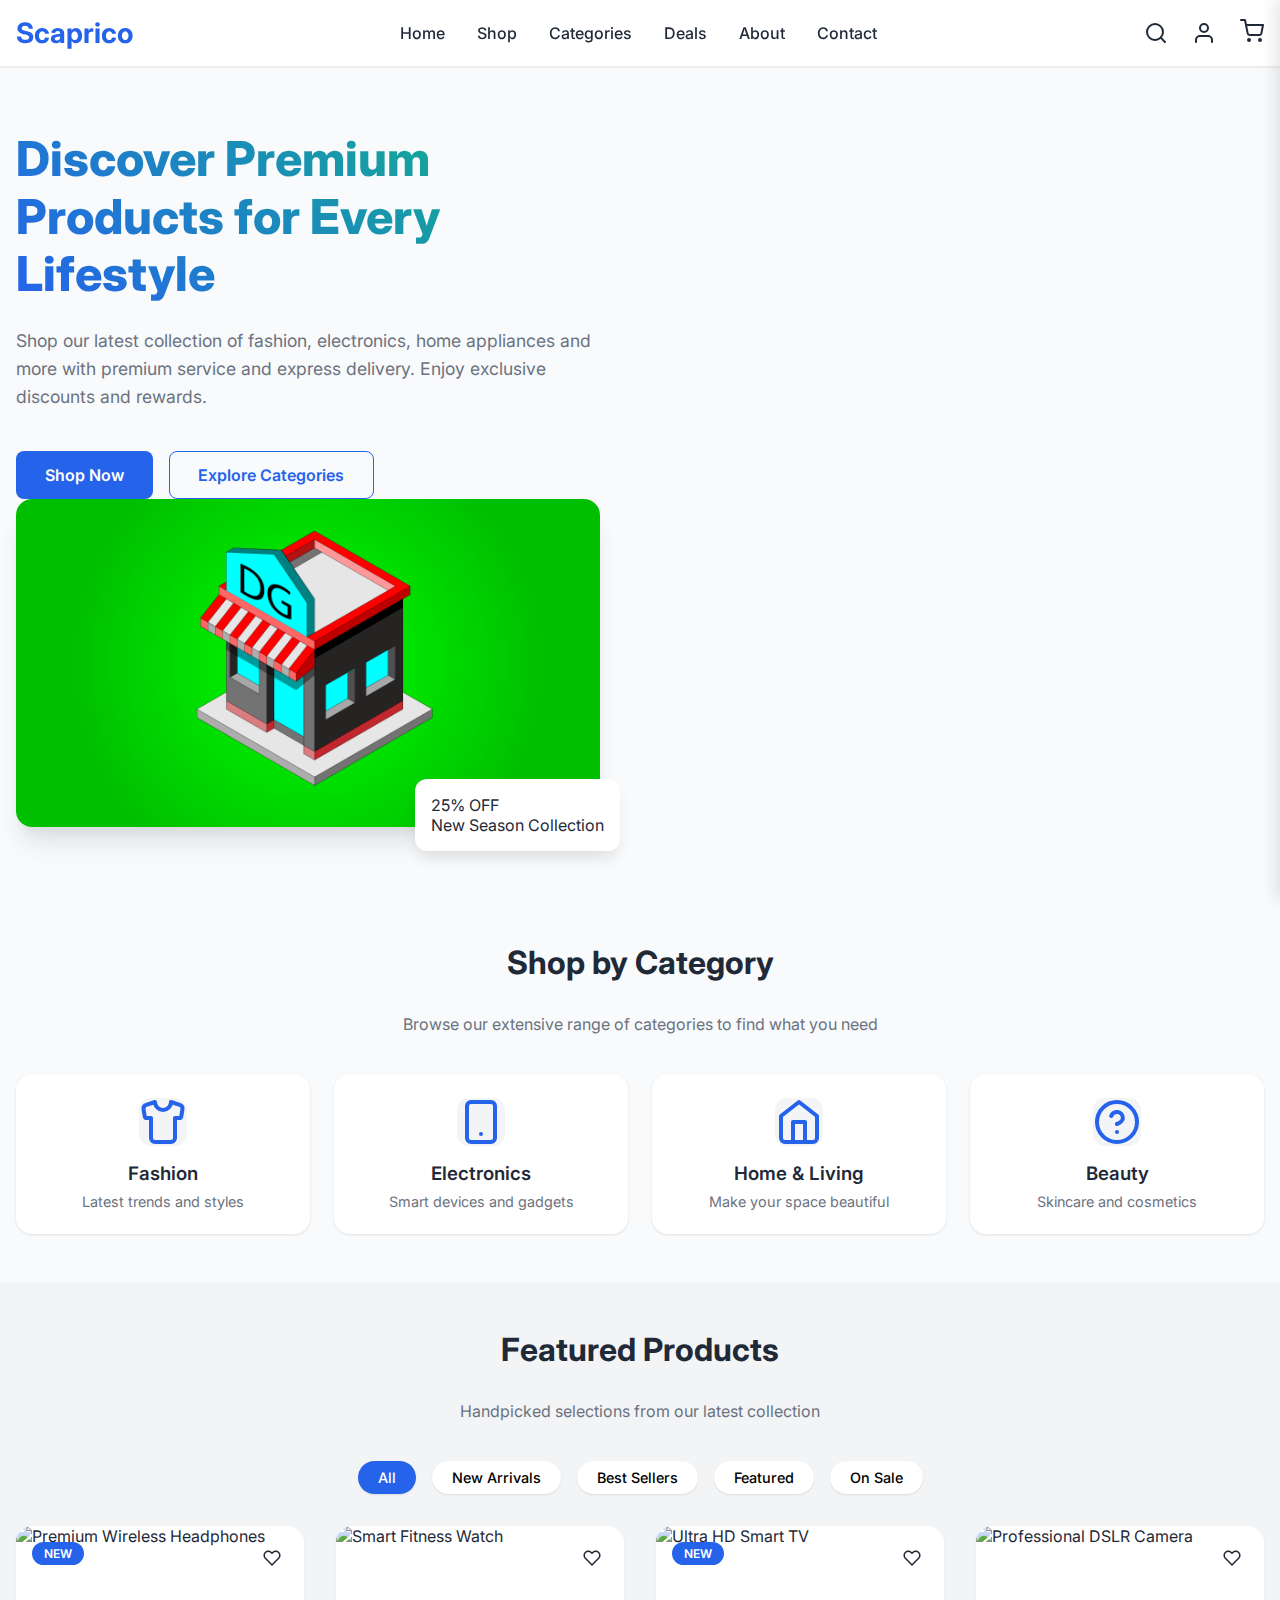
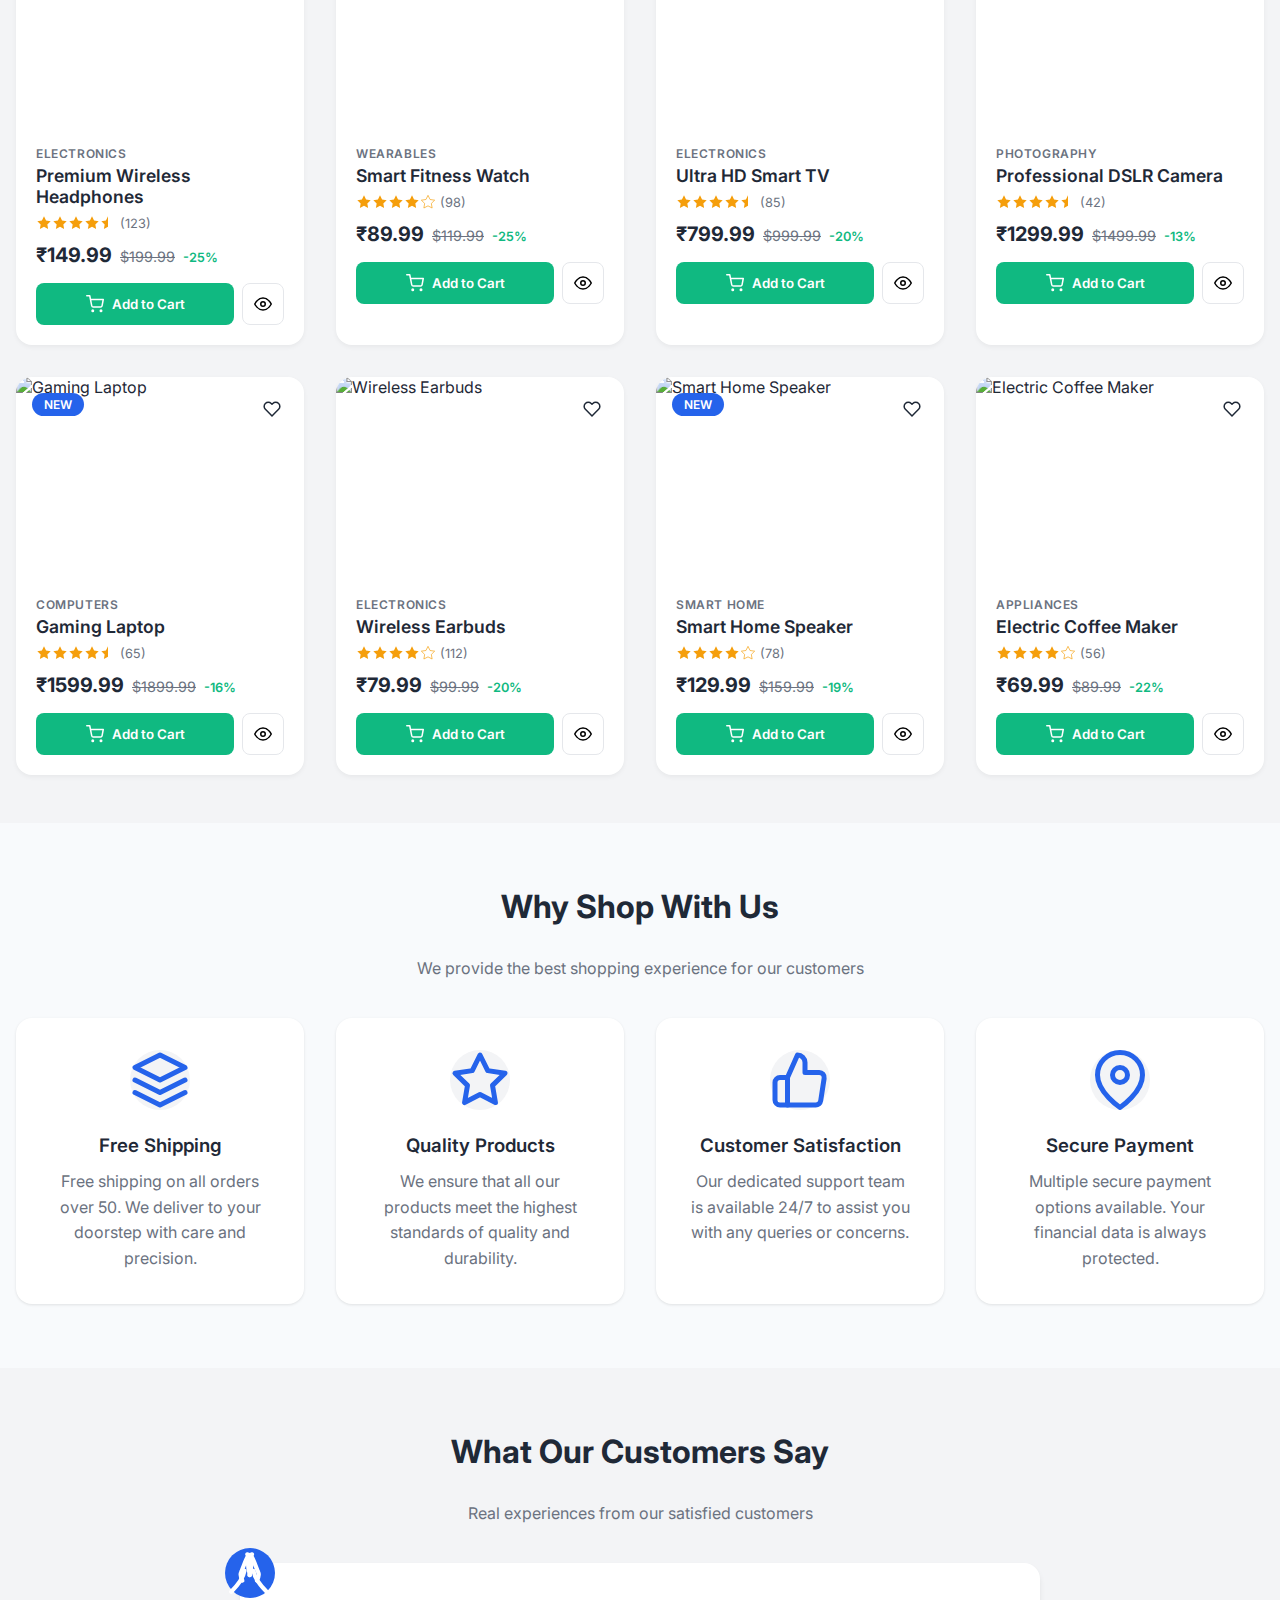
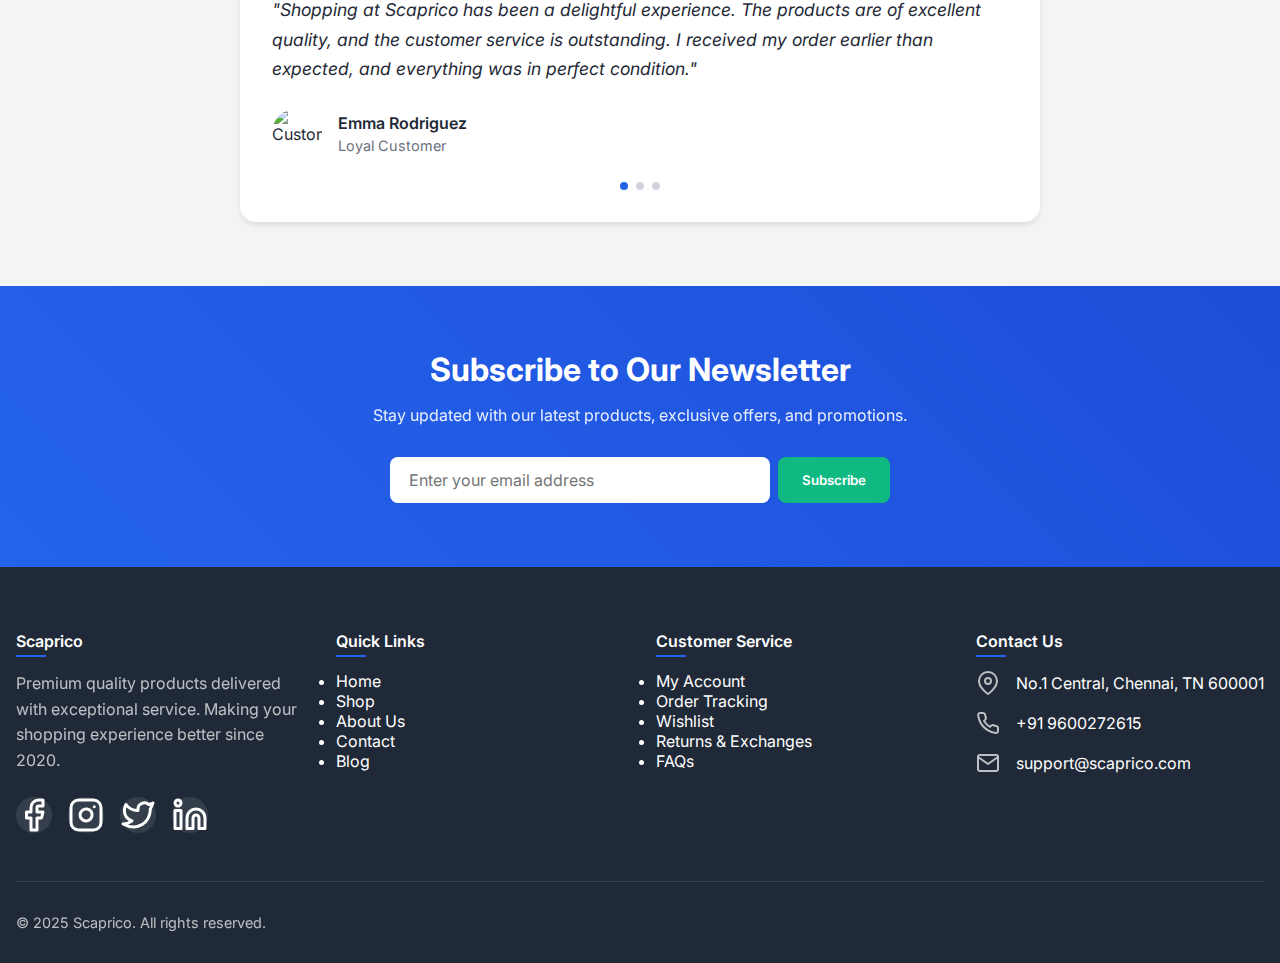
==== commit 2e020c99: "Update index.html" ====
--- a/index.html
+++ b/index.html
@@ -3,10 +3,9 @@
 <head>
   <meta charset="UTF-8" />
   <meta name="viewport" content="width=device-width, initial-scale=1.0" />
-  <title>Scaprico | Premium E-Commerce</title>
+  <title>Scaprico | E-Commerce</title>
   <link href="https://fonts.googleapis.com/css2?family=Inter:wght@300;400;500;600;700&display=swap" rel="stylesheet">
-  <!-- Your existing CSS would go here -->
-   <link rel="stylesheet" href="style.css">
+  <link rel="stylesheet" href="style.css">
 </head>
 <body>
   <!-- Header Section -->
@@ -16,11 +15,11 @@
         <div class="logo">Scaprico</div>
         
         <div class="nav-links">
-          <a href="#">Home</a>
-          <a href="#">Shop</a>
-          <a href="#">Categories</a>
+          <a href="index.html">Home</a>
+          <a href="shop.html">Shop</a>
+          <a href="shop.html">Categories</a>
           <a href="#">Deals</a>
-          <a href="#">About</a>
+          <a href="about.html">About</a>
           <a href="#">Contact</a>
         </div>
         
@@ -54,7 +53,7 @@
         </div>
       </div>
       <div class="hero-image">
-        <img src="https://source.unsplash.com/featured/?shopping,premium" alt="Hero" />
+        <img src="house.png" alt="Hero" />
         <div class="floating-card">
           <div class="discount-badge">25% OFF</div>
           <div class="promo-text">New Season Collection</div>
@@ -112,11 +111,11 @@
       <p class="section-subtitle">Handpicked selections from our latest collection</p>
       
       <div class="product-filters">
-        <button class="filter-btn active">All</button>
-        <button class="filter-btn">New Arrivals</button>
-        <button class="filter-btn">Best Sellers</button>
-        <button class="filter-btn">Featured</button>
-        <button class="filter-btn">On Sale</button>
+        <button class="filter-btn active" data-filter="all">All</button>
+        <button class="filter-btn" data-filter="new">New Arrivals</button>
+        <button class="filter-btn" data-filter="featured">Best Sellers</button>
+        <button class="filter-btn" data-filter="featured">Featured</button>
+        <button class="filter-btn" data-filter="on-sale">On Sale</button>
       </div>
       
       <div class="product-grid" id="productGrid">
@@ -137,7 +136,7 @@
             <svg viewBox="0 0 24 24" fill="none" stroke="currentColor" stroke-width="2" stroke-linecap="round" stroke-linejoin="round"><path d="M12 2L2 7l10 5 10-5-10-5zM2 17l10 5 10-5M2 12l10 5 10-5"></path></svg>
           </div>
           <h3>Free Shipping</h3>
-          <p>Free shipping on all orders over $50. We deliver to your doorstep with care and precision.</p>
+          <p>Free shipping on all orders over 50. We deliver to your doorstep with care and precision.</p>
         </div>
         
         <div class="feature-card">
@@ -242,7 +241,7 @@
           <ul class="footer-links">
             <li><a href="#">Home</a></li>
             <li><a href="#">Shop</a></li>
-            <li><a href="#">About Us</a></li>
+            <li><a href="about.html">About Us</a></li>
             <li><a href="#">Contact</a></li>
             <li><a href="#">Blog</a></li>
           </ul>
@@ -263,11 +262,11 @@
           <h4>Contact Us</h4>
           <div class="contact-item">
             <svg viewBox="0 0 24 24" fill="none" stroke="currentColor" stroke-width="2" stroke-linecap="round" stroke-linejoin="round"><path d="M21 10c0 7-9 13-9 13s-9-6-9-13a9 9 0 0 1 18 0z"></path><circle cx="12" cy="10" r="3"></circle></svg>
-            <span>123 Commerce St, New York, NY 10001</span>
+            <span>No.1 Central, Chennai, TN 600001</span>
           </div>
           <div class="contact-item">
             <svg viewBox="0 0 24 24" fill="none" stroke="currentColor" stroke-width="2" stroke-linecap="round" stroke-linejoin="round"><path d="M22 16.92v3a2 2 0 0 1-2.18 2 19.79 19.79 0 0 1-8.63-3.07 19.5 19.5 0 0 1-6-6 19.79 19.79 0 0 1-3.07-8.67A2 2 0 0 1 4.11 2h3a2 2 0 0 1 2 1.72 12.84 12.84 0 0 0 .7 2.81 2 2 0 0 1-.45 2.11L8.09 9.91a16 16 0 0 0 6 6l1.27-1.27a2 2 0 0 1 2.11-.45 12.84 12.84 0 0 0 2.81.7A2 2 0 0 1 22 16.92z"></path></svg>
-            <span>+1 (555) 123-4567</span>
+            <span>+91 9600272615</span>
           </div>
           <div class="contact-item">
             <svg viewBox="0 0 24 24" fill="none" stroke="currentColor" stroke-width="2" stroke-linecap="round" stroke-linejoin="round"><path d="M4 4h16c1.1 0 2 .9 2 2v12c0 1.1-.9 2-2 2H4c-1.1 0-2-.9-2-2V6c0-1.1.9-2 2-2z"></path><polyline points="22,6 12,13 2,6"></polyline></svg>
@@ -278,7 +277,7 @@
       
       <div class="footer-bottom">
         <div class="copyright">© 2025 Scaprico. All rights reserved.</div>
-        <div class="payment-methods">
+       <!-- <div class="payment-methods">
           <div class="payment-icon">
             <svg viewBox="0 0 24 24" fill="none" stroke="currentColor" stroke-width="2" stroke-linecap="round" stroke-linejoin="round"><rect x="1" y="4" width="22" height="16" rx="2" ry="2"></rect><line x1="1" y1="10" x2="23" y2="10"></line></svg>
           </div>
@@ -291,7 +290,7 @@
           <div class="payment-icon">
             <svg viewBox="0 0 24 24" fill="none" stroke="currentColor" stroke-width="2" stroke-linecap="round" stroke-linejoin="round"><rect x="1" y="4" width="22" height="16" rx="2" ry="2"></rect><line x1="1" y1="10" x2="23" y2="10"></line></svg>
           </div>
-        </div>
+        </div>-->
       </div>
     </div>
   </footer>
@@ -310,7 +309,7 @@
         </div>
         <div class="cart-item-info">
           <div class="cart-item-title">Wireless Headphones</div>
-          <div class="cart-item-price">$89.99</div>
+          <div class="cart-item-price">₹89.99</div>
           <div class="cart-item-quantity">
             <button class="qty-btn">-</button>
             <span>1</span>
@@ -326,7 +325,7 @@
         </div>
         <div class="cart-item-info">
           <div class="cart-item-title">Smart Watch</div>
-          <div class="cart-item-price">$199.99</div>
+          <div class="cart-item-price">₹199.99</div>
           <div class="cart-item-quantity">
             <button class="qty-btn">-</button>
             <span>1</span>
@@ -342,7 +341,7 @@
         </div>
         <div class="cart-item-info">
           <div class="cart-item-title">Portable Speaker</div>
-          <div class="cart-item-price">$129.99</div>
+          <div class="cart-item-price">₹129.99</div>
           <div class="cart-item-quantity">
             <button class="qty-btn">-</button>
             <span>1</span>
@@ -356,14 +355,14 @@
     <div class="cart-footer">
       <div class="cart-total">
         <span>Total:</span>
-        <span class="cart-total-value">$419.97</span>
+        <span class="cart-total-value">₹419.97</span>
       </div>
       <button class="checkout-btn">Proceed to Checkout</button>
     </div>
   </div>
 
   <!-- Quick View Modal -->
-  <div class="modal" id="quickViewModal">
+  <div class="modal quick-view-modal" id="quickViewModal">
     <div class="modal-content">
       <div class="modal-header">
         <h3>Product Quick View</h3>
@@ -378,813 +377,7 @@
       </div>
     </div>
   </div>
-<script>
-    // DOM Elements
-document.addEventListener('DOMContentLoaded', function () {
-    const mobileMenuBtn = document.querySelector('.mobile-menu-btn');
-    const navLinks = document.querySelector('.nav-links');
-    const cartIcon = document.querySelector('.cart-icon');
-    const cartSidebar = document.querySelector('.cart-sidebar');
-    const closeCartBtn = document.querySelector('.close-cart');
-    const overlay = document.querySelector('.overlay');
-    const filterBtns = document.querySelectorAll('.filter-btn');
-    const productGrid = document.getElementById('productGrid');
-    const quickViewBtns = document.querySelectorAll('.quick-view-btn');
-    const quickViewModal = document.querySelector('.quick-view-modal');
-    const closeModalBtn = document.querySelector('.close-modal');
-    const testimonialDots = document.querySelectorAll('.nav-dot');
-    const addToCartBtns = document.querySelectorAll('.add-cart-btn');
-    const cartItems = document.querySelector('.cart-items');
-    const cartTotal = document.querySelector('.cart-total-value');
-    const cartCount = document.querySelector('.cart-count');
-    const checkoutBtn = document.querySelector('.checkout-btn');
-    const wishlistBtns = document.querySelectorAll('.product-wishlist');
-
-    // Sample Product Data
-    const products = [
-        {
-            id: 1,
-            name: "Premium Wireless Headphones",
-            category: "Electronics",
-            price: 149.99,
-            oldPrice: 199.99,
-            image: "https://source.unsplash.com/300x300/?headphones",
-            rating: 4.5,
-            reviews: 123,
-            discount: 25,
-            isNew: true,
-            description: "Experience premium sound quality with these comfortable wireless headphones featuring active noise cancellation.",
-            featured: true
-        },
-        {
-            id: 2,
-            name: "Smart Fitness Watch",
-            category: "Wearables",
-            price: 89.99,
-            oldPrice: 119.99,
-            image: "https://source.unsplash.com/300x300/?smartwatch",
-            rating: 4.2,
-            reviews: 98,
-            discount: 25,
-            isNew: false,
-            description: "Track your fitness goals with this waterproof smart watch featuring heart rate monitoring and sleep tracking.",
-            featured: true
-        },
-        {
-            id: 3,
-            name: "Ultra HD Smart TV",
-            category: "Electronics",
-            price: 799.99,
-            oldPrice: 999.99,
-            image: "https://source.unsplash.com/300x300/?tv",
-            rating: 4.8,
-            reviews: 85,
-            discount: 20,
-            isNew: true,
-            description: "Enjoy crystal clear 4K resolution and smart features with this sleek, modern TV.",
-            featured: true
-        },
-        {
-            id: 4,
-            name: "Professional DSLR Camera",
-            category: "Photography",
-            price: 1299.99,
-            oldPrice: 1499.99,
-            image: "https://source.unsplash.com/300x300/?camera",
-            rating: 4.9,
-            reviews: 42,
-            discount: 13,
-            isNew: false,
-            description: "Capture stunning photos and videos with this professional-grade DSLR camera.",
-            featured: false
-        },
-        {
-            id: 5,
-            name: "Gaming Laptop",
-            category: "Computers",
-            price: 1599.99,
-            oldPrice: 1899.99,
-            image: "https://source.unsplash.com/300x300/?laptop",
-            rating: 4.7,
-            reviews: 65,
-            discount: 16,
-            isNew: true,
-            description: "Experience smooth gaming performance with this powerful gaming laptop featuring RGB lighting.",
-            featured: true
-        },
-        {
-            id: 6,
-            name: "Wireless Earbuds",
-            category: "Electronics",
-            price: 79.99,
-            oldPrice: 99.99,
-            image: "https://source.unsplash.com/300x300/?earbuds",
-            rating: 4.3,
-            reviews: 112,
-            discount: 20,
-            isNew: false,
-            description: "Enjoy your favorite music wirelessly with these comfortable and portable earbuds.",
-            featured: false
-        },
-        {
-            id: 7,
-            name: "Smart Home Speaker",
-            category: "Smart Home",
-            price: 129.99,
-            oldPrice: 159.99,
-            image: "https://source.unsplash.com/300x300/?speaker",
-            rating: 4.4,
-            reviews: 78,
-            discount: 19,
-            isNew: true,
-            description: "Control your smart home and enjoy premium audio quality with this voice-controlled speaker.",
-            featured: true
-        },
-        {
-            id: 8,
-            name: "Electric Coffee Maker",
-            category: "Appliances",
-            price: 69.99,
-            oldPrice: 89.99,
-            image: "https://source.unsplash.com/300x300/?coffee",
-            rating: 4.1,
-            reviews: 56,
-            discount: 22,
-            isNew: false,
-            description: "Brew delicious coffee with this programmable coffee maker featuring multiple brewing options.",
-            featured: false
-        }
-    ];
-
-    // Cart Array
-    let cart = [];
-
-    // Initialize website
-    function init() {
-        renderProducts(products);
-        setupEventListeners();
-        updateCartCount();
-    }
-
-    // Setup Event Listeners
-    function setupEventListeners() {
-        // Mobile Menu Toggle
-        if (mobileMenuBtn) {
-            mobileMenuBtn.addEventListener('click', () => {
-                navLinks.classList.toggle('active');
-            });
-        }
-
-        // Cart Sidebar Toggle
-        if (cartIcon) {
-            cartIcon.addEventListener('click', toggleCart);
-        }
-
-        if (closeCartBtn) {
-            closeCartBtn.addEventListener('click', toggleCart);
-        }
-
-        // Overlay Click
-        if (overlay) {
-            overlay.addEventListener('click', () => {
-                if (cartSidebar.classList.contains('active')) {
-                    toggleCart();
-                }
-                if (quickViewModal && quickViewModal.classList.contains('active')) {
-                    toggleQuickView();
-                }
-            });
-        }
-
-        // Product Filters
-        if (filterBtns) {
-            filterBtns.forEach(btn => {
-                btn.addEventListener('click', () => {
-                    const filter = btn.dataset.filter;
-                    filterProducts(filter);
-
-                    // Update active filter button
-                    filterBtns.forEach(b => b.classList.remove('active'));
-                    btn.classList.add('active');
-                });
-            });
-        }
-
-        // Testimonial Navigation
-        if (testimonialDots) {
-            testimonialDots.forEach((dot, index) => {
-                dot.addEventListener('click', () => {
-                    changeTestimonial(index);
-                });
-            });
-        }
-
-        // Add click event listeners after products are rendered
-        document.querySelectorAll('.add-cart-btn').forEach(btn => {
-            btn.addEventListener('click', function () {
-                const productId = parseInt(this.dataset.id);
-                addToCart(productId);
-            });
-        });
-
-        document.querySelectorAll('.quick-view-btn').forEach(btn => {
-            btn.addEventListener('click', function (e) {
-                e.preventDefault();
-                const productId = parseInt(this.dataset.id);
-                openQuickView(productId);
-            });
-        });
-
-        document.querySelectorAll('.product-wishlist').forEach(btn => {
-            btn.addEventListener('click', function () {
-                this.classList.toggle('active');
-                // You can add wishlist functionality here
-            });
-        });
-    }
-
-    // Render Products
-    function renderProducts(productsToRender) {
-        if (!productGrid) return;
-
-        productGrid.innerHTML = '';
-
-        productsToRender.forEach(product => {
-            const productCard = document.createElement('div');
-            productCard.className = 'product-card';
-
-            // Generate stars HTML
-            let starsHtml = '';
-            const fullStars = Math.floor(product.rating);
-            const hasHalfStar = product.rating % 1 >= 0.5;
-
-            for (let i = 0; i < 5; i++) {
-                if (i < fullStars) {
-                    starsHtml += '<svg viewBox="0 0 24 24" width="16" height="16" fill="currentColor"><polygon points="12 2 15.09 8.26 22 9.27 17 14.14 18.18 21.02 12 17.77 5.82 21.02 7 14.14 2 9.27 8.91 8.26 12 2"></polygon></svg>';
-                } else if (i === fullStars && hasHalfStar) {
-                    starsHtml += '<svg viewBox="0 0 24 24" width="16" height="16" fill="currentColor"><path d="M12 2L8.91 8.26 2 9.27l5 4.87-1.18 6.88L12 17.77V2z"></path></svg>';
-                } else {
-                    starsHtml += '<svg viewBox="0 0 24 24" width="16" height="16" stroke="currentColor" fill="none"><polygon points="12 2 15.09 8.26 22 9.27 17 14.14 18.18 21.02 12 17.77 5.82 21.02 7 14.14 2 9.27 8.91 8.26 12 2"></polygon></svg>';
-                }
-            }
-
-            productCard.innerHTML = `
-          <div class="product-image">
-            <img src="${product.image}" alt="${product.name}">
-            ${product.isNew ? '<span class="product-badge">NEW</span>' : ''}
-            <div class="product-wishlist" data-id="${product.id}">
-              <svg viewBox="0 0 24 24" width="18" height="18" fill="none" stroke="currentColor" stroke-width="2" stroke-linecap="round" stroke-linejoin="round"><path d="M20.84 4.61a5.5 5.5 0 0 0-7.78 0L12 5.67l-1.06-1.06a5.5 5.5 0 0 0-7.78 7.78l1.06 1.06L12 21.23l7.78-7.78 1.06-1.06a5.5 5.5 0 0 0 0-7.78z"></path></svg>
-            </div>
-          </div>
-          <div class="product-content">
-            <div class="product-category">${product.category}</div>
-            <h3 class="product-title">${product.name}</h3>
-            <div class="product-rating">
-              <div class="stars">${starsHtml}</div>
-              <span class="reviews">(${product.reviews})</span>
-            </div>
-            <div class="product-price">
-              <span class="current-price">$${product.price.toFixed(2)}</span>
-              <span class="old-price">$${product.oldPrice.toFixed(2)}</span>
-              <span class="discount">-${product.discount}%</span>
-            </div>
-            <div class="product-actions">
-              <button class="add-cart-btn" data-id="${product.id}">
-                <svg viewBox="0 0 24 24" width="18" height="18" fill="none" stroke="currentColor" stroke-width="2" stroke-linecap="round" stroke-linejoin="round"><circle cx="9" cy="21" r="1"></circle><circle cx="20" cy="21" r="1"></circle><path d="M1 1h4l2.68 13.39a2 2 0 0 0 2 1.61h9.72a2 2 0 0 0 2-1.61L23 6H6"></path></svg>
-                Add to Cart
-              </button>
-              <button class="quick-view-btn" data-id="${product.id}">
-                <svg viewBox="0 0 24 24" width="18" height="18" fill="none" stroke="currentColor" stroke-width="2" stroke-linecap="round" stroke-linejoin="round"><path d="M1 12s4-8 11-8 11 8 11 8-4 8-11 8-11-8-11-8z"></path><circle cx="12" cy="12" r="3"></circle></svg>
-              </button>
-            </div>
-          </div>
-        `;
-
-            productGrid.appendChild(productCard);
-        });
-
-        // Re-attach event listeners to newly created elements
-        setupEventListeners();
-    }
-
-    // Filter Products
-    function filterProducts(filter) {
-        let filteredProducts;
-
-        if (filter === 'all') {
-            filteredProducts = products;
-        } else if (filter === 'featured') {
-            filteredProducts = products.filter(product => product.featured);
-        } else if (filter === 'new') {
-            filteredProducts = products.filter(product => product.isNew);
-        } else {
-            filteredProducts = products.filter(product => product.category.toLowerCase() === filter.toLowerCase());
-        }
-
-        renderProducts(filteredProducts);
-    }
-
-    // Add to Cart
-    function addToCart(productId) {
-        const product = products.find(p => p.id === productId);
-        if (!product) return;
-
-        const existingItem = cart.find(item => item.id === productId);
-
-        if (existingItem) {
-            existingItem.quantity += 1;
-        } else {
-            cart.push({
-                id: product.id,
-                name: product.name,
-                price: product.price,
-                image: product.image,
-                quantity: 1
-            });
-        }
-
-        updateCart();
-        updateCartCount();
-
-        // Show notification
-        showNotification(`${product.name} added to cart!`);
-
-        // Open cart sidebar
-        if (!cartSidebar.classList.contains('active')) {
-            toggleCart();
-        }
-    }
-
-    // Update Cart
-    function updateCart() {
-        if (!cartItems) return;
-
-        cartItems.innerHTML = '';
-
-        if (cart.length === 0) {
-            cartItems.innerHTML = '<p class="empty-cart">Your cart is empty</p>';
-            if (cartTotal) cartTotal.textContent = '$0.00';
-            return;
-        }
-
-        let total = 0;
-
-        cart.forEach(item => {
-            const itemTotal = item.price * item.quantity;
-            total += itemTotal;
-
-            const cartItem = document.createElement('div');
-            cartItem.className = 'cart-item';
-            cartItem.innerHTML = `
-          <div class="cart-item-image">
-            <img src="${item.image}" alt="${item.name}">
-          </div>
-          <div class="cart-item-info">
-            <h4 class="cart-item-title">${item.name}</h4>
-            <div class="cart-item-price">
-              <span class="item-price">$${item.price.toFixed(2)}</span>
-              <span>x</span>
-              <div class="cart-item-quantity">
-                <button class="qty-btn minus" data-id="${item.id}">-</button>
-                <span>${item.quantity}</span>
-                <button class="qty-btn plus" data-id="${item.id}">+</button>
-              </div>
-            </div>
-            <button class="remove-btn" data-id="${item.id}">Remove</button>
-          </div>
-        `;
-
-            cartItems.appendChild(cartItem);
-        });
-
-        if (cartTotal) cartTotal.textContent = `$${total.toFixed(2)}`;
-
-        // Add event listeners for quantity buttons and remove buttons
-        document.querySelectorAll('.qty-btn.minus').forEach(btn => {
-            btn.addEventListener('click', function () {
-                updateItemQuantity(parseInt(this.dataset.id), -1);
-            });
-        });
-
-        document.querySelectorAll('.qty-btn.plus').forEach(btn => {
-            btn.addEventListener('click', function () {
-                updateItemQuantity(parseInt(this.dataset.id), 1);
-            });
-        });
-
-        document.querySelectorAll('.remove-btn').forEach(btn => {
-            btn.addEventListener('click', function () {
-                removeFromCart(parseInt(this.dataset.id));
-            });
-        });
-    }
-
-    // Update Item Quantity
-    function updateItemQuantity(productId, change) {
-        const itemIndex = cart.findIndex(item => item.id === productId);
-        if (itemIndex === -1) return;
-
-        cart[itemIndex].quantity += change;
-
-        if (cart[itemIndex].quantity <= 0) {
-            cart.splice(itemIndex, 1);
-        }
-
-        updateCart();
-        updateCartCount();
-    }
-
-    // Remove from Cart
-    function removeFromCart(productId) {
-        cart = cart.filter(item => item.id !== productId);
-        updateCart();
-        updateCartCount();
-    }
-
-    // Update Cart Count
-    function updateCartCount() {
-        if (!cartCount) return;
-
-        const count = cart.reduce((total, item) => total + item.quantity, 0);
-        cartCount.textContent = count;
-
-        if (count === 0) {
-            cartCount.style.display = 'none';
-        } else {
-            cartCount.style.display = 'flex';
-        }
-    }
-
-    // Toggle Cart Sidebar
-    function toggleCart() {
-        if (!cartSidebar || !overlay) return;
-
-        cartSidebar.classList.toggle('active');
-        overlay.classList.toggle('active');
-        document.body.classList.toggle('no-scroll');
-
-        // Update cart when opening
-        if (cartSidebar.classList.contains('active')) {
-            updateCart();
-        }
-    }
-
-    // Open Quick View Modal
-    function openQuickView(productId) {
-        if (!quickViewModal || !overlay) return;
-
-        const product = products.find(p => p.id === productId);
-        if (!product) return;
-
-        // Populate modal with product data
-        const modalContent = quickViewModal.querySelector('.modal-body');
-        if (modalContent) {
-            let starsHtml = '';
-            const fullStars = Math.floor(product.rating);
-            const hasHalfStar = product.rating % 1 >= 0.5;
-
-            for (let i = 0; i < 5; i++) {
-                if (i < fullStars) {
-                    starsHtml += '<svg viewBox="0 0 24 24" width="16" height="16" fill="currentColor"><polygon points="12 2 15.09 8.26 22 9.27 17 14.14 18.18 21.02 12 17.77 5.82 21.02 7 14.14 2 9.27 8.91 8.26 12 2"></polygon></svg>';
-                } else if (i === fullStars && hasHalfStar) {
-                    starsHtml += '<svg viewBox="0 0 24 24" width="16" height="16" fill="currentColor"><path d="M12 2L8.91 8.26 2 9.27l5 4.87-1.18 6.88L12 17.77V2z"></path></svg>';
-                } else {
-                    starsHtml += '<svg viewBox="0 0 24 24" width="16" height="16" stroke="currentColor" fill="none"><polygon points="12 2 15.09 8.26 22 9.27 17 14.14 18.18 21.02 12 17.77 5.82 21.02 7 14.14 2 9.27 8.91 8.26 12 2"></polygon></svg>';
-                }
-            }
-
-            modalContent.innerHTML = `
-          <div class="quick-view-grid">
-            <div class="product-image">
-              <img src="${product.image}" alt="${product.name}">
-            </div>
-            <div class="product-details">
-              <span class="product-category">${product.category}</span>
-              <h2>${product.name}</h2>
-              <div class="product-rating">
-                <div class="stars">${starsHtml}</div>
-                <span class="reviews">(${product.reviews} reviews)</span>
-              </div>
-              <div class="product-price">
-                <span class="current-price">$${product.price.toFixed(2)}</span>
-                <span class="old-price">$${product.oldPrice.toFixed(2)}</span>
-                <span class="discount">-${product.discount}%</span>
-              </div>
-              <p class="product-description">${product.description}</p>
-              <div class="product-actions">
-                <div class="quantity-selector">
-                  <button class="qty-btn modal-minus">-</button>
-                  <input type="number" value="1" min="1" class="modal-quantity">
-                  <button class="qty-btn modal-plus">+</button>
-                </div>
-                <button class="btn btn-primary modal-add-btn" data-id="${product.id}">
-                  <svg viewBox="0 0 24 24" width="18" height="18" fill="none" stroke="currentColor" stroke-width="2" stroke-linecap="round" stroke-linejoin="round"><circle cx="9" cy="21" r="1"></circle><circle cx="20" cy="21" r="1"></circle><path d="M1 1h4l2.68 13.39a2 2 0 0 0 2 1.61h9.72a2 2 0 0 0 2-1.61L23 6H6"></path></svg>
-                  Add to Cart
-                </button>
-                <button class="btn btn-outline modal-wishlist-btn" data-id="${product.id}">
-                  <svg viewBox="0 0 24 24" width="18" height="18" fill="none" stroke="currentColor" stroke-width="2" stroke-linecap="round" stroke-linejoin="round"><path d="M20.84 4.61a5.5 5.5 0 0 0-7.78 0L12 5.67l-1.06-1.06a5.5 5.5 0 0 0-7.78 7.78l1.06 1.06L12 21.23l7.78-7.78 1.06-1.06a5.5 5.5 0 0 0 0-7.78z"></path></svg>
-                  Add to Wishlist
-                </button>
-              </div>
-            </div>
-          </div>
-        `;
-
-            // Add event listeners
-            const quantityInput = modalContent.querySelector('.modal-quantity');
-            const minusBtn = modalContent.querySelector('.modal-minus');
-            const plusBtn = modalContent.querySelector('.modal-plus');
-            const addBtn = modalContent.querySelector('.modal-add-btn');
-            const wishlistBtn = modalContent.querySelector('.modal-wishlist-btn');
-
-            if (minusBtn) {
-                minusBtn.addEventListener('click', () => {
-                    if (quantityInput.value > 1) {
-                        quantityInput.value = parseInt(quantityInput.value) - 1;
-                    }
-                });
-            }
-
-            if (plusBtn) {
-                plusBtn.addEventListener('click', () => {
-                    quantityInput.value = parseInt(quantityInput.value) + 1;
-                });
-            }
-
-            if (addBtn) {
-                addBtn.addEventListener('click', () => {
-                    const quantity = parseInt(quantityInput.value);
-                    addToCartWithQuantity(product.id, quantity);
-                    toggleQuickView();
-                });
-            }
-
-            if (wishlistBtn) {
-                wishlistBtn.addEventListener('click', () => {
-                    wishlistBtn.classList.toggle('active');
-                    // Add wishlist functionality here
-                });
-            }
-        }
-
-        // Show modal
-        quickViewModal.classList.add('active');
-        overlay.classList.add('active');
-        document.body.classList.add('no-scroll');
-    }
-
-    // Toggle Quick View Modal
-    function toggleQuickView() {
-        if (!quickViewModal || !overlay) return;
-
-        quickViewModal.classList.toggle('active');
-        overlay.classList.toggle('active');
-        document.body.classList.toggle('no-scroll');
-    }
-
-    // Add to Cart with Quantity
-    function addToCartWithQuantity(productId, quantity) {
-        const product = products.find(p => p.id === productId);
-        if (!product) return;
-
-        const existingItem = cart.find(item => item.id === productId);
-
-        if (existingItem) {
-            existingItem.quantity += quantity;
-        } else {
-            cart.push({
-                id: product.id,
-                name: product.name,
-                price: product.price,
-                image: product.image,
-                quantity: quantity
-            });
-        }
-
-        updateCart();
-        updateCartCount();
-
-        // Show notification
-        showNotification(`${product.name} added to cart!`);
-    }
-
-    // Change Testimonial
-    function changeTestimonial(index) {
-        const testimonials = [
-            {
-                content: "I've been shopping with Scaprico for over a year now, and their quality and service never disappoints. The express delivery is a game changer!",
-                author: "Sarah Johnson",
-                role: "Regular Customer",
-                avatar: "https://source.unsplash.com/100x100/?portrait,woman"
-            },
-            {
-                content: "The product selection at Scaprico is unmatched. I found items here that I couldn't find anywhere else, and the prices are very competitive.",
-                author: "Michael Chen",
-                role: "Tech Enthusiast",
-                avatar: "https://source.unsplash.com/100x100/?portrait,man"
-            },
-            {
-                content: "Customer service is exceptional. When I had an issue with my order, they resolved it immediately and even offered a discount on my next purchase.",
-                author: "Emily Rodriguez",
-                role: "Fashion Blogger",
-                avatar: "https://source.unsplash.com/100x100/?portrait,girl"
-            }
-        ];
-
-        const testimonialContent = document.querySelector('.testimonial-content');
-        const authorName = document.querySelector('.author-info h4');
-        const authorRole = document.querySelector('.author-info p');
-        const authorAvatar = document.querySelector('.author-avatar img');
-
-        if (testimonialContent && authorName && authorRole && authorAvatar) {
-            testimonialContent.textContent = testimonials[index].content;
-            authorName.textContent = testimonials[index].author;
-            authorRole.textContent = testimonials[index].role;
-            authorAvatar.src = testimonials[index].avatar;
-
-            // Update active dot
-            testimonialDots.forEach((dot, i) => {
-                if (i === index) {
-                    dot.classList.add('active');
-                } else {
-                    dot.classList.remove('active');
-                }
-            });
-        }
-    }
-
-    // Show Notification
-    function showNotification(message) {
-        // Remove existing notification
-        const existingNotification = document.querySelector('.notification');
-        if (existingNotification) {
-            existingNotification.remove();
-        }
-
-        // Create notification element
-        const notification = document.createElement('div');
-        notification.className = 'notification';
-        notification.textContent = message;
-
-        // Add to DOM
-        document.body.appendChild(notification);
-
-        // Add active class after a small delay for animation
-        setTimeout(() => {
-            notification.classList.add('active');
-        }, 10);
-
-        // Remove notification after delay
-        setTimeout(() => {
-            notification.classList.remove('active');
-            setTimeout(() => {
-                notification.remove();
-            }, 300);
-        }, 3000);
-    }
-
-    // Initialize Newsletter Form
-    function initNewsletter() {
-        const newsletterForm = document.querySelector('.newsletter-form');
-        if (!newsletterForm) return;
-
-        newsletterForm.addEventListener('submit', function (e) {
-            e.preventDefault();
-            const emailInput = this.querySelector('input[type="email"]');
-            if (emailInput && emailInput.value) {
-                showNotification('Thank you for subscribing to our newsletter!');
-                emailInput.value = '';
-            }
-        });
-    }
-
-    // Initialize Checkout
-    function initCheckout() {
-        if (!checkoutBtn) return;
-
-        checkoutBtn.addEventListener('click', () => {
-            if (cart.length === 0) {
-                showNotification('Your cart is empty!');
-                return;
-            }
-
-            // Here you would typically redirect to a checkout page
-            showNotification('Proceeding to checkout...');
-
-            // For demo purposes, just clear the cart
-            setTimeout(() => {
-                cart = [];
-                updateCart();
-                updateCartCount();
-                toggleCart();
-                showNotification('Thank you for your purchase!');
-            }, 2000);
-        });
-    }
-
-    // Create Featured Elements
-    function createElements() {
-        // Create cart sidebar if it doesn't exist
-        if (!document.querySelector('.cart-sidebar')) {
-            const cartSidebarElement = document.createElement('div');
-            cartSidebarElement.className = 'cart-sidebar';
-            cartSidebarElement.innerHTML = `
-          <div class="cart-header">
-            <h3>Your Cart (${cart.length})</h3>
-            <button class="close-cart">×</button>
-          </div>
-          <div class="cart-body">
-            <div class="cart-items"></div>
-          </div>
-          <div class="cart-footer">
-            <div class="cart-total">
-              <span>Total:</span>
-              <span class="cart-total-value">$0.00</span>
-            </div>
-            <button class="checkout-btn">Proceed to Checkout</button>
-          </div>
-        `;
-            document.body.appendChild(cartSidebarElement);
-        }
-
-        // Create quick view modal if it doesn't exist
-        if (!document.querySelector('.quick-view-modal')) {
-            const quickViewModalElement = document.createElement('div');
-            quickViewModalElement.className = 'modal quick-view-modal';
-            quickViewModalElement.innerHTML = `
-          <div class="modal-content">
-            <div class="modal-header">
-              <h3>Quick View</h3>
-              <button class="close-modal">×</button>
-            </div>
-            <div class="modal-body">
-              <!-- Content will be inserted dynamically -->
-            </div>
-          </div>
-        `;
-            document.body.appendChild(quickViewModalElement);
-        }
-
-        // Create overlay if it doesn't exist
-        if (!document.querySelector('.overlay')) {
-            const overlayElement = document.createElement('div');
-            overlayElement.className = 'overlay';
-            document.body.appendChild(overlayElement);
-        }
-
-        // Create notification styles if they don't exist
-        if (!document.getElementById('notification-styles')) {
-            const styleElement = document.createElement('style');
-            styleElement.id = 'notification-styles';
-            styleElement.textContent = `
-      .notification {
-        position: fixed;
-        bottom: 20px;
-        right: 20px;
-        padding: 15px 25px;
-        background: var(--primary);
-        color: white;
-        border-radius: 5px;
-        box-shadow: 0 4px 6px rgba(0,0,0,0.1);
-        transform: translateY(100px);
-        opacity: 0;
-        transition: all 0.3s ease;
-        z-index: 9999;
-      }
-      .notification.active {
-        transform: translateY(0);
-        opacity: 1;
-      }
-    `;
-            document.head.appendChild(styleElement);
-        }
-    }
-
-    // Initialize everything
-    init();
-    initNewsletter();
-    initCheckout();
-    createElements();
-
-    // Set up close modal button
-    if (closeModalBtn) {
-        closeModalBtn.addEventListener('click', toggleQuickView);
-    }
-
-    // Auto-rotate testimonials
-    let currentTestimonial = 0;
-    const testimonialInterval = setInterval(() => {
-        currentTestimonial = (currentTestimonial + 1) % testimonialDots.length;
-        changeTestimonial(currentTestimonial);
-    }, 5000);
-
-    // Handle responsive behavior
-    window.addEventListener('resize', () => {
-        if (window.innerWidth > 768) {
-            navLinks.classList.remove('active');
-        }
-    });
-});
-</script>
+  
+  <script src="script.js"></script>
 </body>
-</html>+</html>
--- a/style.css
+++ b/style.css
@@ -1,1038 +1,1018 @@
-    :root {
-        --primary: #2563eb;
-        --primary-hover: #1d4ed8;
-        --secondary: #10b981;
-        --secondary-hover: #059669;
-        --dark: #1f2937;
-        --gray: #6b7280;
-        --light-gray: #f3f4f6;
-        --danger: #ef4444;
-        --white: #ffffff;
-    }
-
-    * {
-        box-sizing: border-box;
-        margin: 0;
-        padding: 0;
-        font-family: 'Inter', sans-serif;
-    }
-
-    body {
-        background: #f8fafc;
-        color: var(--dark);
-        overflow-x: hidden;
-    }
-
-    .container {
-        max-width: 1280px;
-        margin: 0 auto;
-        padding: 0 1rem;
-    }
-
-    a {
-        text-decoration: none;
-        color: inherit;
-    }
-
-    button {
-        cursor: pointer;
-        transition: all 0.2s ease;
-    }
-
-    button:hover {
-        transform: translateY(-2px);
-    }
-
-    /* Header Styles */
-    header {
-        background: var(--white);
-        padding: 1rem 0;
-        position: sticky;
-        top: 0;
-        z-index: 999;
-        box-shadow: 0 1px 3px rgba(0, 0, 0, 0.1);
-    }
-
-    nav {
-        display: flex;
-        justify-content: space-between;
-        align-items: center;
-    }
-
-    .logo {
-        font-size: 1.75rem;
-        font-weight: 700;
-        color: var(--primary);
+:root {
+    --primary: #2563eb;
+    --primary-hover: #1d4ed8;
+    --secondary: #10b981;
+    --secondary-hover: #059669;
+    --dark: #1f2937;
+    --gray: #6b7280;
+    --light-gray: #f3f4f6;
+    --danger: #ef4444;
+    --white: #ffffff;
+}
+
+* {
+    box-sizing: border-box;
+    margin: 0;
+    padding: 0;
+    font-family: 'Inter', sans-serif;
+}
+
+body {
+    background: #f8fafc;
+    color: var(--dark);
+    overflow-x: hidden;
+}
+
+.container {
+    max-width: 1280px;
+    margin: 0 auto;
+    padding: 0 1rem;
+}
+
+a {
+    text-decoration: none;
+    color: inherit;
+}
+
+button {
+    cursor: pointer;
+    transition: all 0.2s ease;
+}
+
+button:hover {
+    transform: translateY(-2px);
+}
+
+/* Header Styles */
+header {
+    background: var(--white);
+    padding: 1rem 0;
+    position: sticky;
+    top: 0;
+    z-index: 999;
+    box-shadow: 0 1px 3px rgba(0, 0, 0, 0.1);
+}
+
+nav {
+    display: flex;
+    justify-content: space-between;
+    align-items: center;
+}
+
+.logo {
+    font-size: 1.75rem;
+    font-weight: 700;
+    color: var(--primary);
+}
+
+.nav-links {
+    display: flex;
+    gap: 2rem;
+}
+
+.nav-links a {
+    position: relative;
+    font-weight: 500;
+}
+
+.nav-links a::after {
+    content: '';
+    position: absolute;
+    bottom: -4px;
+    left: 0;
+    width: 0;
+    height: 2px;
+    background: var(--primary);
+    transition: width 0.3s ease;
+}
+
+.nav-links a:hover::after {
+    width: 100%;
+}
+
+.icons {
+    display: flex;
+    align-items: center;
+    gap: 1.5rem;
+}
+
+.icons svg {
+    width: 24px;
+    height: 24px;
+    cursor: pointer;
+    transition: color 0.2s ease;
+}
+
+.icons svg:hover {
+    color: var(--primary);
+}
+
+.cart-icon {
+    position: relative;
+}
+
+.cart-count {
+    position: absolute;
+    top: -8px;
+    right: -8px;
+    background: var(--primary);
+    color: white;
+    font-size: 0.7rem;
+    width: 18px;
+    height: 18px;
+    border-radius: 50%;
+    display: flex;
+    justify-content: center;
+    align-items: center;
+}
+
+.mobile-menu-btn {
+    display: none;
+    background: none;
+    border: none;
+    font-size: 1.5rem;
+}
+
+/* Hero Section */
+.hero {
+    display: grid;
+    grid-template-columns: 1fr 1fr;
+    padding: 4rem 0;
+    gap: 3rem;
+    align-items: center;
+}
+
+.hero-content {
+    display: flex;
+    flex-direction: column;
+    gap: 1.5rem;
+}
+
+.hero h1 {
+    font-size: 3rem;
+    font-weight: 800;
+    line-height: 1.2;
+    background: linear-gradient(45deg, var(--primary), var(--secondary));
+    -webkit-background-clip: text;
+    -webkit-text-fill-color: transparent;
+}
+
+.hero p {
+    font-size: 1.1rem;
+    color: var(--gray);
+    line-height: 1.6;
+}
+
+.hero-buttons {
+    display: flex;
+    gap: 1rem;
+    margin-top: 1rem;
+}
+
+.btn {
+    padding: 0.8rem 1.8rem;
+    border-radius: 0.5rem;
+    font-weight: 600;
+    border: none;
+    font-size: 1rem;
+    display: inline-flex;
+    align-items: center;
+    gap: 0.5rem;
+    transition: all 0.3s ease;
+}
+
+.btn-primary {
+    background-color: var(--primary);
+    color: white;
+}
+
+.btn-primary:hover {
+    background-color: var(--primary-hover);
+}
+
+.btn-outline {
+    background-color: transparent;
+    border: 1px solid var(--primary);
+    color: var(--primary);
+}
+
+.btn-outline:hover {
+    background-color: var(--primary);
+    color: white;
+}
+
+.hero-image {
+    position: relative;
+}
+
+.hero-image img {
+    width: 100%;
+    border-radius: 1rem;
+    box-shadow: 0 20px 25px -5px rgba(0, 0, 0, 0.1), 0 10px 10px -5px rgba(0, 0, 0, 0.04);
+}
+
+.floating-card {
+    position: absolute;
+    bottom: -20px;
+    right: -20px;
+    background: white;
+    padding: 1rem;
+    border-radius: 0.75rem;
+    box-shadow: 0 10px 15px -3px rgba(0, 0, 0, 0.1);
+}
+
+/* Categories Section */
+.categories {
+    padding: 3rem 0;
+}
+
+.section-title {
+    font-size: 2rem;
+    font-weight: 700;
+    margin-bottom: 2rem;
+    text-align: center;
+}
+
+.section-subtitle {
+    color: var(--gray);
+    text-align: center;
+    margin-bottom: 2.5rem;
+}
+
+.category-grid {
+    display: grid;
+    grid-template-columns: repeat(auto-fit, minmax(200px, 1fr));
+    gap: 1.5rem;
+}
+
+.category-card {
+    background: white;
+    border-radius: 1rem;
+    padding: 1.5rem;
+    text-align: center;
+    transition: all 0.3s ease;
+    cursor: pointer;
+    box-shadow: 0 1px 3px rgba(0, 0, 0, 0.1);
+}
+
+.category-card:hover {
+    transform: translateY(-5px);
+    box-shadow: 0 10px 15px -3px rgba(0, 0, 0, 0.1);
+}
+
+.category-icon {
+    width: 48px;
+    height: 48px;
+    margin: 0 auto 1rem;
+    display: flex;
+    align-items: center;
+    justify-content: center;
+    background: var(--light-gray);
+    border-radius: 12px;
+    color: var(--primary);
+}
+
+.category-card h3 {
+    font-weight: 600;
+    margin-bottom: 0.5rem;
+}
+
+.category-card p {
+    color: var(--gray);
+    font-size: 0.9rem;
+}
+
+/* Products Section */
+.products {
+    padding: 3rem 0;
+    background: var(--light-gray);
+}
+
+.product-filters {
+    display: flex;
+    justify-content: center;
+    gap: 1rem;
+    margin-bottom: 2rem;
+    flex-wrap: wrap;
+}
+
+.filter-btn {
+    background: white;
+    border: none;
+    padding: 0.5rem 1.25rem;
+    border-radius: 2rem;
+    font-weight: 500;
+    font-size: 0.9rem;
+    box-shadow: 0 1px 2px rgba(0, 0, 0, 0.1);
+}
+
+.filter-btn.active {
+    background: var(--primary);
+    color: white;
+}
+
+.product-grid {
+    display: grid;
+    grid-template-columns: repeat(auto-fill, minmax(250px, 1fr));
+    gap: 2rem;
+}
+
+.product-card {
+    background: white;
+    border-radius: 1rem;
+    overflow: hidden;
+    transition: all 0.3s ease;
+    box-shadow: 0 2px 5px rgba(0, 0, 0, 0.05);
+}
+
+.product-card:hover {
+    transform: translateY(-5px);
+    box-shadow: 0 10px 15px -3px rgba(0, 0, 0, 0.1);
+}
+
+.product-image {
+    position: relative;
+    height: 200px;
+}
+
+.product-image img {
+    width: 100%;
+    height: 100%;
+    object-fit: cover;
+}
+
+.product-badge {
+    position: absolute;
+    top: 1rem;
+    left: 1rem;
+    background: var(--primary);
+    color: white;
+    font-size: 0.75rem;
+    font-weight: 600;
+    padding: 0.25rem 0.75rem;
+    border-radius: 2rem;
+}
+
+.product-wishlist {
+    position: absolute;
+    top: 1rem;
+    right: 1rem;
+    background: white;
+    width: 32px;
+    height: 32px;
+    border-radius: 50%;
+    display: flex;
+    align-items: center;
+    justify-content: center;
+    cursor: pointer;
+    transition: all 0.2s ease;
+}
+
+.product-wishlist:hover {
+    background: #fecaca;
+    color: var(--danger);
+}
+
+.product-content {
+    padding: 1.25rem;
+}
+
+.product-category {
+    font-size: 0.75rem;
+    text-transform: uppercase;
+    color: var(--gray);
+    font-weight: 600;
+    letter-spacing: 0.05em;
+    margin-bottom: 0.25rem;
+}
+
+.product-title {
+    font-weight: 600;
+    margin-bottom: 0.5rem;
+    font-size: 1.1rem;
+}
+
+.product-rating {
+    display: flex;
+    align-items: center;
+    gap: 0.25rem;
+    margin-bottom: 0.75rem;
+}
+
+.stars {
+    color: #f59e0b;
+    display: flex;
+}
+
+.reviews {
+    font-size: 0.8rem;
+    color: var(--gray);
+}
+
+.product-price {
+    display: flex;
+    align-items: baseline;
+    gap: 0.5rem;
+    margin-bottom: 1rem;
+}
+
+.current-price {
+    font-weight: 700;
+    font-size: 1.25rem;
+}
+
+.old-price {
+    text-decoration: line-through;
+    color: var(--gray);
+    font-size: 0.9rem;
+}
+
+.discount {
+    font-size: 0.8rem;
+    color: var(--secondary);
+    font-weight: 600;
+}
+
+.product-actions {
+    display: flex;
+    gap: 0.5rem;
+}
+
+.add-cart-btn {
+    flex: 1;
+    padding: 0.65rem;
+    background: var(--secondary);
+    color: white;
+    border: none;
+    border-radius: 0.5rem;
+    font-weight: 600;
+    display: flex;
+    align-items: center;
+    justify-content: center;
+    gap: 0.5rem;
+    transition: all 0.2s ease;
+}
+
+.add-cart-btn:hover {
+    background: var(--secondary-hover);
+}
+
+.quick-view-btn {
+    width: 42px;
+    height: 42px;
+    border-radius: 0.5rem;
+    border: 1px solid #e5e7eb;
+    background: white;
+    display: flex;
+    align-items: center;
+    justify-content: center;
+}
+
+.quick-view-btn:hover {
+    border-color: var(--primary);
+    color: var(--primary);
+}
+
+/* Features Section */
+.features {
+    padding: 4rem 0;
+}
+
+.features-grid {
+    display: grid;
+    grid-template-columns: repeat(auto-fit, minmax(250px, 1fr));
+    gap: 2rem;
+}
+
+.feature-card {
+    background: white;
+    padding: 2rem;
+    border-radius: 1rem;
+    text-align: center;
+    box-shadow: 0 1px 3px rgba(0, 0, 0, 0.1);
+    transition: all 0.3s ease;
+}
+
+.feature-card:hover {
+    transform: translateY(-5px);
+    box-shadow: 0 10px 15px -3px rgba(0, 0, 0, 0.1);
+}
+
+.feature-icon {
+    width: 60px;
+    height: 60px;
+    margin: 0 auto 1.5rem;
+    display: flex;
+    align-items: center;
+    justify-content: center;
+    background: var(--light-gray);
+    border-radius: 50%;
+    color: var(--primary);
+}
+
+.feature-card h3 {
+    font-weight: 600;
+    margin-bottom: 0.75rem;
+}
+
+.feature-card p {
+    color: var(--gray);
+    line-height: 1.6;
+}
+
+/* Testimonials */
+.testimonials {
+    padding: 4rem 0;
+    background: var(--light-gray);
+}
+
+.testimonials-slider {
+    max-width: 800px;
+    margin: 0 auto;
+    background: white;
+    padding: 2rem;
+    border-radius: 1rem;
+    box-shadow: 0 4px 6px -1px rgba(0, 0, 0, 0.1);
+    position: relative;
+}
+
+.quote-icon {
+    position: absolute;
+    top: -15px;
+    left: -15px;
+    width: 50px;
+    height: 50px;
+    background: var(--primary);
+    border-radius: 50%;
+    display: flex;
+    align-items: center;
+    justify-content: center;
+    color: white;
+}
+
+.testimonial-content {
+    font-size: 1.1rem;
+    line-height: 1.7;
+    font-style: italic;
+    margin-bottom: 1.5rem;
+}
+
+.testimonial-author {
+    display: flex;
+    align-items: center;
+    gap: 1rem;
+}
+
+.author-avatar {
+    width: 50px;
+    height: 50px;
+    border-radius: 50%;
+    overflow: hidden;
+}
+
+.author-avatar img {
+    width: 100%;
+    height: 100%;
+    object-fit: cover;
+}
+
+.author-info h4 {
+    font-weight: 600;
+    margin-bottom: 0.25rem;
+}
+
+.author-info p {
+    color: var(--gray);
+    font-size: 0.9rem;
+}
+
+.testimonial-nav {
+    display: flex;
+    justify-content: center;
+    gap: 0.5rem;
+    margin-top: 1.5rem;
+}
+
+.nav-dot {
+    width: 8px;
+    height: 8px;
+    border-radius: 50%;
+    background: #d1d5db;
+    cursor: pointer;
+}
+
+.nav-dot.active {
+    background: var(--primary);
+}
+
+/* Newsletter */
+.newsletter {
+    padding: 4rem 0;
+    background: linear-gradient(45deg, var(--primary), var(--primary-hover));
+    color: white;
+}
+
+.newsletter h2 {
+    text-align: center;
+    margin-bottom: 1rem;
+    font-size: 2rem;
+}
+
+.newsletter p {
+    text-align: center;
+    max-width: 600px;
+    margin: 0 auto 2rem;
+    opacity: 0.9;
+}
+
+.newsletter-form {
+    max-width: 500px;
+    margin: 0 auto;
+    display: flex;
+    gap: 0.5rem;
+}
+
+.newsletter-form input {
+    flex: 1;
+    padding: 0.8rem 1.2rem;
+    border-radius: 0.5rem;
+    border: none;
+    font-size: 1rem;
+}
+
+.newsletter-form button {
+    padding: 0 1.5rem;
+    background: var(--secondary);
+    color: white;
+    border: none;
+    border-radius: 0.5rem;
+    font-weight: 600;
+}
+
+.newsletter-form button:hover {
+    background: var(--secondary-hover);
+}
+
+/* Footer */
+footer {
+    background: var(--dark);
+    color: white;
+    padding: 4rem 0 2rem;
+}
+
+.footer-top {
+    display: grid;
+    grid-template-columns: repeat(auto-fit, minmax(200px, 1fr));
+    gap: 2rem;
+    margin-bottom: 3rem;
+}
+
+.footer-col h4 {
+    font-weight: 600;
+    margin-bottom: 1.25rem;
+    position: relative;
+    display: inline-block;
+}
+
+.footer-col h4::after {
+    content: '';
+    position: absolute;
+    left: 0;
+    bottom: -6px;
+    width: 30px;
+    height: 2px;
+    background: var(--primary);
+}
+
+.footer-col p {
+    opacity: 0.7;
+    line-height: 1.6;
+    margin-bottom: 1.5rem;
+}
+
+.social-icons {
+    display: flex;
+    gap: 1rem;
+}
+
+.social-icon {
+    width: 36px;
+    height: 36px;
+    background: rgba(255, 255, 255, 0.1);
+    border-radius: 50%;
+    display: flex;
+    align-items: center;
+    justify-content: center;
+    transition: all 0.3s ease;
+}
+
+.social-icon:hover {
+    background: var(--primary);
+}
+
+.contact-item {
+    display: flex;
+    gap: 1rem;
+    margin-bottom: 1rem;
+    align-items: center;
+}
+
+.contact-item svg {
+    width: 24px; /* Fixed width for icons */
+    height: 24px; /* Fixed height for icons */
+    opacity: 0.7;
+}
+
+.footer-bottom {
+    border-top: 1px solid rgba(255, 255, 255, 0.1);
+    padding-top: 2rem;
+    display: flex;
+    justify-content: space-between;
+    align-items: center;
+    flex-wrap: wrap;
+    gap: 1rem;
+}
+
+.copyright {
+    opacity: 0.7;
+    font-size: 0.9rem;
+}
+
+.payment-methods {
+    display: flex;
+    gap: 0.75rem;
+}
+
+.payment-icon {
+    width: 40px;
+    height: 24px;
+    background: rgba(255, 255, 255, 0.1);
+    border-radius: 4px;
+    display: flex;
+    align-items: center;
+    justify-content: center;
+}
+
+/* Modal */
+.modal {
+    position: fixed;
+    top: 0;
+    left: 0;
+    right: 0;
+    bottom: 0;
+    background: rgba(0, 0, 0, 0.5);
+    display: flex;
+    align-items: center;
+    justify-content: center;
+    z-index: 1000;
+    opacity: 0;
+    visibility: hidden;
+    transition: all 0.3s ease;
+}
+
+.modal.active {
+    opacity: 1;
+    visibility: visible;
+}
+
+.modal-content {
+    background: white;
+    border-radius: 1rem;
+    width: 90%;
+    max-width: 500px;
+    max-height: 90vh;
+    overflow-y: auto;
+    transform: translateY(20px);
+    transition: all 0.3s ease;
+}
+
+.modal.active .modal-content {
+    transform: translateY(0);
+}
+
+.modal-header {
+    padding: 1.5rem;
+    border-bottom: 1px solid #e5e7eb;
+    display: flex;
+    justify-content: space-between;
+    align-items: center;
+}
+
+.modal-body {
+    padding: 1.5rem;
+}
+
+.modal-footer {
+    padding: 1.5rem;
+    border-top: 1px solid #e5e7eb;
+    display: flex;
+    justify-content: flex-end;
+    gap: 1rem;
+}
+
+.close-btn {
+    background: none;
+    border: none;
+    font-size: 1.5rem;
+    line-height: 1;
+    cursor: pointer;
+}
+
+/* Cart Sidebar */
+.cart-sidebar {
+    position: fixed;
+    top: 0;
+    right: 0;
+    width: 400px;
+    max-width: 100%;
+    height: 100%;
+    background: white;
+    box-shadow: -5px 0 15px rgba(0, 0, 0, 0.1);
+    z-index: 1000;
+    transform: translateX(100%);
+    transition: transform 0.3s ease;
+}
+
+.cart-sidebar.active {
+    transform: translateX(0);
+}
+
+.cart-header {
+    padding: 1.5rem;
+    border-bottom: 1px solid #e5e7eb;
+    display: flex;
+    justify-content: space-between;
+    align-items: center;
+}
+
+.cart-body {
+    height: calc(100% - 160px);
+    overflow-y: auto;
+    padding: 1.5rem;
+}
+
+.cart-footer {
+    position: absolute;
+    bottom: 0;
+    left: 0;
+    right: 0;
+    padding: 1.5rem;
+    border-top: 1px solid #e5e7eb;
+    background: white;
+}
+
+.cart-item {
+    display: flex;
+    gap: 1rem;
+    margin-bottom: 1.5rem;
+    padding-bottom: 1.5rem;
+    border-bottom: 1px solid #e5e7eb;
+}
+
+.cart-item-image {
+    width: 80px;
+    height: 80px;
+    border-radius: 0.5rem;
+    overflow: hidden;
+}
+
+.cart-item-image img {
+    width: 100%;
+    height: 100%;
+    object-fit: cover;
+}
+
+.cart-item-info {
+    flex: 1;
+}
+
+.cart-item-title {
+    font-weight: 600;
+    margin-bottom: 0.25rem;
+}
+
+.cart-item-price {
+    display: flex;
+    align-items: center;
+    gap: 0.5rem;
+    margin-bottom: 0.5rem;
+}
+
+.cart-item-quantity {
+    display: flex;
+    align-items: center;
+    gap: 0.5rem;
+}
+
+.qty-btn {
+    width: 24px;
+    height: 24px;
+    border-radius: 50%;
+    background: var(--light-gray);
+    border: none;
+    display: flex;
+    align-items: center;
+    justify-content: center;
+    font-weight: 600;
+}
+
+.remove-btn {
+    color: var(--danger);
+    background: none;
+    border: none;
+    cursor: pointer;
+    font-size: 0.9rem;
+    opacity: 0.8;
+}
+
+.remove-btn:hover {
+    opacity: 1;
+}
+
+.cart-total {
+    display: flex;
+    justify-content: space-between;
+    align-items: center;
+    font-weight: 600;
+    margin-bottom: 1rem;
+}
+
+.cart-total-value {
+    font-size: 1.25rem;
+}
+
+.checkout-btn {
+    width: 100%;
+    padding: 0.8rem;
+    background: var(--primary);
+    color: white;
+    border: none;
+    border-radius: 0.5rem;
+    font-weight: 600;
+    font-size: 1rem;
+}
+
+.checkout-btn:hover {
+    background: var(--primary-hover);
+}
+
+/* Responsive */
+@media (max-width: 992px) {
+    .hero {
+        grid-template-columns: 1fr;
+        text-align: center;
+    }
+
+    .hero-buttons {
+        justify-content: center;
+    }
+
+    .hero-image {
+        order: -1;
     }
 
     .nav-links {
-        display: flex;
-        gap: 2rem;
-    }
-
-    .nav-links a {
-        position: relative;
-        font-weight: 500;
-    }
-
-    .nav-links a::after {
-        content: '';
-        position: absolute;
-        bottom: -4px;
-        left: 0;
-        width: 0;
-        height: 2px;
-        background: var(--primary);
-        transition: width 0.3s ease;
-    }
-
-    .nav-links a:hover::after {
-        width: 100%;
-    }
-
-    .icons {
-        display: flex;
-        align-items: center;
-        gap: 1.5rem;
-    }
-
-    .icons svg {
-        width: 24px;
-        height: 24px;
-        cursor: pointer;
-        transition: color 0.2s ease;
-    }
-
-    .icons svg:hover {
-        color: var(--primary);
-    }
-
-    .cart-icon {
-        position: relative;
-    }
-
-    .cart-count {
-        position: absolute;
-        top: -8px;
-        right: -8px;
-        background: var(--primary);
-        color: white;
-        font-size: 0.7rem;
-        width: 18px;
-        height: 18px;
-        border-radius: 50%;
-        display: flex;
+        display: none;
+    }
+
+    .mobile-menu-btn {
+        display: block;
+    }
+}
+
+@media (max-width: 768px) {
+    .hero h1 {
+        font-size: 2.5rem;
+    }
+
+    .floating-card {
+        display: none;
+    }
+
+    .product-grid {
+        grid-template-columns: repeat(auto-fill, minmax(200px, 1fr));
+    }
+}
+
+@media (max-width: 576px) {
+    .hero h1 {
+        font-size: 2rem;
+    }
+
+    .product-grid {
+        grid-template-columns: 1fr;
+    }
+
+    .newsletter-form {
+        flex-direction: column;
+    }
+
+    .footer-bottom {
+        flex-direction: column;
+        text-align: center;
+    }
+
+    .payment-methods {
         justify-content: center;
-        align-items: center;
-    }
-
-    .mobile-menu-btn {
-        display: none;
-        background: none;
-        border: none;
-        font-size: 1.5rem;
-    }
-
-    /* Hero Section */
-    .hero {
-        display: grid;
-        grid-template-columns: 1fr 1fr;
-        padding: 4rem 0;
-        gap: 3rem;
-        align-items: center;
-    }
-
-    .hero-content {
-        display: flex;
-        flex-direction: column;
-        gap: 1.5rem;
-    }
-
-    .hero h1 {
-        font-size: 3rem;
-        font-weight: 800;
-        line-height: 1.2;
-        background: linear-gradient(45deg, var(--primary), var(--secondary));
-        -webkit-background-clip: text;
-        -webkit-text-fill-color: transparent;
-    }
-
-    .hero p {
-        font-size: 1.1rem;
-        color: var(--gray);
-        line-height: 1.6;
-    }
-
-    .hero-buttons {
-        display: flex;
-        gap: 1rem;
-        margin-top: 1rem;
-    }
-
-    .btn {
-        padding: 0.8rem 1.8rem;
-        border-radius: 0.5rem;
-        font-weight: 600;
-        border: none;
-        font-size: 1rem;
-        display: inline-flex;
-        align-items: center;
-        gap: 0.5rem;
-        transition: all 0.3s ease;
-    }
-
-    .btn-primary {
-        background-color: var(--primary);
-        color: white;
-    }
-
-    .btn-primary:hover {
-        background-color: var(--primary-hover);
-    }
-
-    .btn-outline {
-        background-color: transparent;
-        border: 1px solid var(--primary);
-        color: var(--primary);
-    }
-
-    .btn-outline:hover {
-        background-color: var(--primary);
-        color: white;
-    }
-
-    .hero-image {
-        position: relative;
-    }
-
-    .hero-image img {
-        width: 100%;
-        border-radius: 1rem;
-        box-shadow: 0 20px 25px -5px rgba(0, 0, 0, 0.1), 0 10px 10px -5px rgba(0, 0, 0, 0.04);
-    }
-
-    .floating-card {
-        position: absolute;
-        bottom: -20px;
-        right: -20px;
-        background: white;
-        padding: 1rem;
-        border-radius: 0.75rem;
-        box-shadow: 0 10px 15px -3px rgba(0, 0, 0, 0.1);
-    }
-
-    /* Categories Section */
-    .categories {
-        padding: 3rem 0;
-    }
-
-    .section-title {
-        font-size: 2rem;
-        font-weight: 700;
-        margin-bottom: 2rem;
-        text-align: center;
-    }
-
-    .section-subtitle {
-        color: var(--gray);
-        text-align: center;
-        margin-bottom: 2.5rem;
-    }
-
-    .category-grid {
-        display: grid;
-        grid-template-columns: repeat(auto-fit, minmax(200px, 1fr));
-        gap: 1.5rem;
-    }
-
-    .category-card {
-        background: white;
-        border-radius: 1rem;
-        padding: 1.5rem;
-        text-align: center;
-        transition: all 0.3s ease;
-        cursor: pointer;
-        box-shadow: 0 1px 3px rgba(0, 0, 0, 0.1);
-    }
-
-    .category-card:hover {
-        transform: translateY(-5px);
-        box-shadow: 0 10px 15px -3px rgba(0, 0, 0, 0.1);
-    }
-
-    .category-icon {
-        width: 48px;
-        height: 48px;
-        margin: 0 auto 1rem;
-        display: flex;
-        align-items: center;
-        justify-content: center;
-        background: var(--light-gray);
-        border-radius: 12px;
-        color: var(--primary);
-    }
-
-    .category-card h3 {
-        font-weight: 600;
-        margin-bottom: 0.5rem;
-    }
-
-    .category-card p {
-        color: var(--gray);
-        font-size: 0.9rem;
-    }
-
-    /* Products Section */
-    .products {
-        padding: 3rem 0;
-        background: var(--light-gray);
-    }
-
-    .product-filters {
-        display: flex;
-        justify-content: center;
-        gap: 1rem;
-        margin-bottom: 2rem;
-        flex-wrap: wrap;
-    }
-
-    .filter-btn {
-        background: white;
-        border: none;
-        padding: 0.5rem 1.25rem;
-        border-radius: 2rem;
-        font-weight: 500;
-        font-size: 0.9rem;
-        box-shadow: 0 1px 2px rgba(0, 0, 0, 0.1);
-    }
-
-    .filter-btn.active {
-        background: var(--primary);
-        color: white;
-    }
-
-    .product-grid {
-        display: grid;
-        grid-template-columns: repeat(auto-fill, minmax(250px, 1fr));
-        gap: 2rem;
-    }
-
-    .product-card {
-        background: white;
-        border-radius: 1rem;
-        overflow: hidden;
-        transition: all 0.3s ease;
-        box-shadow: 0 2px 5px rgba(0, 0, 0, 0.05);
-    }
-
-    .product-card:hover {
-        transform: translateY(-5px);
-        box-shadow: 0 10px 15px -3px rgba(0, 0, 0, 0.1);
-    }
-
-    .product-image {
-        position: relative;
-        height: 200px;
-    }
-
-    .product-image img {
-        width: 100%;
-        height: 100%;
-        object-fit: cover;
-    }
-
-    .product-badge {
-        position: absolute;
-        top: 1rem;
-        left: 1rem;
-        background: var(--primary);
-        color: white;
-        font-size: 0.75rem;
-        font-weight: 600;
-        padding: 0.25rem 0.75rem;
-        border-radius: 2rem;
-    }
-
-    .product-wishlist {
-        position: absolute;
-        top: 1rem;
-        right: 1rem;
-        background: white;
-        width: 32px;
-        height: 32px;
-        border-radius: 50%;
-        display: flex;
-        align-items: center;
-        justify-content: center;
-        cursor: pointer;
-        transition: all 0.2s ease;
-    }
-
-    .product-wishlist:hover {
-        background: #fecaca;
-        color: var(--danger);
-    }
-
-    .product-content {
-        padding: 1.25rem;
-    }
-
-    .product-category {
-        font-size: 0.75rem;
-        text-transform: uppercase;
-        color: var(--gray);
-        font-weight: 600;
-        letter-spacing: 0.05em;
-        margin-bottom: 0.25rem;
-    }
-
-    .product-title {
-        font-weight: 600;
-        margin-bottom: 0.5rem;
-        font-size: 1.1rem;
-    }
-
-    .product-rating {
-        display: flex;
-        align-items: center;
-        gap: 0.25rem;
-        margin-bottom: 0.75rem;
-    }
-
-    .stars {
-        color: #f59e0b;
-        display: flex;
-    }
-
-    .reviews {
-        font-size: 0.8rem;
-        color: var(--gray);
-    }
-
-    .product-price {
-        display: flex;
-        align-items: baseline;
-        gap: 0.5rem;
-        margin-bottom: 1rem;
-    }
-
-    .current-price {
-        font-weight: 700;
-        font-size: 1.25rem;
-    }
-
-    .old-price {
-        text-decoration: line-through;
-        color: var(--gray);
-        font-size: 0.9rem;
-    }
-
-    .discount {
-        font-size: 0.8rem;
-        color: var(--secondary);
-        font-weight: 600;
-    }
-
-    .product-actions {
-        display: flex;
-        gap: 0.5rem;
-    }
-
-    .add-cart-btn {
-        flex: 1;
-        padding: 0.65rem;
-        background: var(--secondary);
-        color: white;
-        border: none;
-        border-radius: 0.5rem;
-        font-weight: 600;
-        display: flex;
-        align-items: center;
-        justify-content: center;
-        gap: 0.5rem;
-        transition: all 0.2s ease;
-    }
-
-    .add-cart-btn:hover {
-        background: var(--secondary-hover);
-    }
-
-    .quick-view-btn {
-        width: 42px;
-        height: 42px;
-        border-radius: 0.5rem;
-        border: 1px solid #e5e7eb;
-        background: white;
-        display: flex;
-        align-items: center;
-        justify-content: center;
-    }
-
-    .quick-view-btn:hover {
-        border-color: var(--primary);
-        color: var(--primary);
-    }
-
-    /* Features Section */
-    .features {
-        padding: 4rem 0;
-    }
-
-    .features-grid {
-        display: grid;
-        grid-template-columns: repeat(auto-fit, minmax(250px, 1fr));
-        gap: 2rem;
-    }
-
-    .feature-card {
-        background: white;
-        padding: 2rem;
-        border-radius: 1rem;
-        text-align: center;
-        box-shadow: 0 1px 3px rgba(0, 0, 0, 0.1);
-        transition: all 0.3s ease;
-    }
-
-    .feature-card:hover {
-        transform: translateY(-5px);
-        box-shadow: 0 10px 15px -3px rgba(0, 0, 0, 0.1);
-    }
-
-    .feature-icon {
-        width: 60px;
-        height: 60px;
-        margin: 0 auto 1.5rem;
-        display: flex;
-        align-items: center;
-        justify-content: center;
-        background: var(--light-gray);
-        border-radius: 50%;
-        color: var(--primary);
-    }
-
-    .feature-card h3 {
-        font-weight: 600;
-        margin-bottom: 0.75rem;
-    }
-
-    .feature-card p {
-        color: var(--gray);
-        line-height: 1.6;
-    }
-
-    /* Testimonials */
-    .testimonials {
-        padding: 4rem 0;
-        background: var(--light-gray);
-    }
-
-    .testimonials-slider {
-        max-width: 800px;
-        margin: 0 auto;
-        background: white;
-        padding: 2rem;
-        border-radius: 1rem;
-        box-shadow: 0 4px 6px -1px rgba(0, 0, 0, 0.1);
-        position: relative;
-    }
-
-    .quote-icon {
-        position: absolute;
-        top: -15px;
-        left: -15px;
-        width: 50px;
-        height: 50px;
-        background: var(--primary);
-        border-radius: 50%;
-        display: flex;
-        align-items: center;
-        justify-content: center;
-        color: white;
-    }
-
-    .testimonial-content {
-        font-size: 1.1rem;
-        line-height: 1.7;
-        font-style: italic;
-        margin-bottom: 1.5rem;
-    }
-
-    .testimonial-author {
-        display: flex;
-        align-items: center;
-        gap: 1rem;
-    }
-
-    .author-avatar {
-        width: 50px;
-        height: 50px;
-        border-radius: 50%;
-        overflow: hidden;
-    }
-
-    .author-avatar img {
-        width: 100%;
-        height: 100%;
-        object-fit: cover;
-    }
-
-    .author-info h4 {
-        font-weight: 600;
-        margin-bottom: 0.25rem;
-    }
-
-    .author-info p {
-        color: var(--gray);
-        font-size: 0.9rem;
-    }
-
-    .testimonial-nav {
-        display: flex;
-        justify-content: center;
-        gap: 0.5rem;
-        margin-top: 1.5rem;
-    }
-
-    .nav-dot {
-        width: 8px;
-        height: 8px;
-        border-radius: 50%;
-        background: #d1d5db;
-        cursor: pointer;
-    }
-
-    .nav-dot.active {
-        background: var(--primary);
-    }
-
-    /* Newsletter */
-    .newsletter {
-        padding: 4rem 0;
-        background: linear-gradient(45deg, var(--primary), var(--primary-hover));
-        color: white;
-    }
-
-    .newsletter h2 {
-        text-align: center;
-        margin-bottom: 1rem;
-        font-size: 2rem;
-    }
-
-    .newsletter p {
-        text-align: center;
-        max-width: 600px;
-        margin: 0 auto 2rem;
-        opacity: 0.9;
-    }
-
-    .newsletter-form {
-        max-width: 500px;
-        margin: 0 auto;
-        display: flex;
-        gap: 0.5rem;
-    }
-
-    .newsletter-form input {
-        flex: 1;
-        padding: 0.8rem 1.2rem;
-        border-radius: 0.5rem;
-        border: none;
-        font-size: 1rem;
-    }
-
-    .newsletter-form button {
-        padding: 0 1.5rem;
-        background: var(--secondary);
-        color: white;
-        border: none;
-        border-radius: 0.5rem;
-        font-weight: 600;
-    }
-
-    .newsletter-form button:hover {
-        background: var(--secondary-hover);
-    }
-
-    /* Footer */
-    footer {
-        background: var(--dark);
-        color: white;
-        padding: 4rem 0 2rem;
-    }
-
-    .footer-top {
-        display: grid;
-        grid-template-columns: repeat(auto-fit, minmax(200px, 1fr));
-        gap: 2rem;
-        margin-bottom: 3rem;
-    }
-
-    .footer-col h4 {
-        font-weight: 600;
-        margin-bottom: 1.25rem;
-        position: relative;
-        display: inline-block;
-    }
-
-    .footer-col h4::after {
-        content: '';
-        position: absolute;
-        left: 0;
-        bottom: -6px;
-        width: 30px;
-        height: 2px;
-        background: var(--primary);
-    }
-
-    .footer-col p {
-        opacity: 0.7;
-        line-height: 1.6;
-        margin-bottom: 1.5rem;
-    }
-
-    .social-icons {
-        display: flex;
-        gap: 1rem;
-    }
-
-    .social-icon {
-        width: 36px;
-        height: 36px;
-        background: rgba(255, 255, 255, 0.1);
-        border-radius: 50%;
-        display: flex;
-        align-items: center;
-        justify-content: center;
-        transition: all 0.3s ease;
-    }
-
-    .social-icon:hover {
-        background: var(--primary);
-    }
-    .contact-item{
-        size: 20px;
-    }
-
-    .footer-links {
-        list-style: none;
-    }
-
-    .footer-links li {
-        margin-bottom: 0.75rem;
-    }
-
-    .footer-links a {
-        opacity: 0.7;
-        transition: all 0.2s ease;
-    }
-
-    .footer-links a:hover {
-        opacity: 1;
-        color: var(--primary);
-    }
-
-    .contact-item {
-        display: flex;
-        gap: 1rem;
-        margin-bottom: 1rem;
-        align-items: center;
-    }
-
-    .contact-item svg {
-        min-width: 20px;
-        opacity: 0.7;
-    }
-
-    .footer-bottom {
-        border-top: 1px solid rgba(255, 255, 255, 0.1);
-        padding-top: 2rem;
-        display: flex;
-        justify-content: space-between;
-        align-items: center;
-        flex-wrap: wrap;
-        gap: 1rem;
-    }
-
-    .copyright {
-        opacity: 0.7;
-        font-size: 0.9rem;
-    }
-
-    .payment-methods {
-        display: flex;
-        gap: 0.75rem;
-    }
-
-    .payment-icon {
-        width: 40px;
-        height: 24px;
-        background: rgba(255, 255, 255, 0.1);
-        border-radius: 4px;
-        display: flex;
-        align-items: center;
-        justify-content: center;
-    }
-
-    /* Modal */
-    .modal {
-        position: fixed;
-        top: 0;
-        left: 0;
-        right: 0;
-        bottom: 0;
-        background: rgba(0, 0, 0, 0.5);
-        display: flex;
-        align-items: center;
-        justify-content: center;
-        z-index: 1000;
-        opacity: 0;
-        visibility: hidden;
-        transition: all 0.3s ease;
-    }
-
-    .modal.active {
-        opacity: 1;
-        visibility: visible;
-    }
-
-    .modal-content {
-        background: white;
-        border-radius: 1rem;
-        width: 90%;
-        max-width: 500px;
-        max-height: 90vh;
-        overflow-y: auto;
-        transform: translateY(20px);
-        transition: all 0.3s ease;
-    }
-
-    .modal.active .modal-content {
-        transform: translateY(0);
-    }
-
-    .modal-header {
-        padding: 1.5rem;
-        border-bottom: 1px solid #e5e7eb;
-        display: flex;
-        justify-content: space-between;
-        align-items: center;
-    }
-
-    .modal-body {
-        padding: 1.5rem;
-    }
-
-    .modal-footer {
-        padding: 1.5rem;
-        border-top: 1px solid #e5e7eb;
-        display: flex;
-        justify-content: flex-end;
-        gap: 1rem;
-    }
-
-    .close-btn {
-        background: none;
-        border: none;
-        font-size: 1.5rem;
-        line-height: 1;
-        cursor: pointer;
-    }
-
-    /* Cart Sidebar */
-    .cart-sidebar {
-        position: fixed;
-        top: 0;
-        right: 0;
-        width: 400px;
-        max-width: 100%;
-        height: 100%;
-        background: white;
-        box-shadow: -5px 0 15px rgba(0, 0, 0, 0.1);
-        z-index: 1000;
-        transform: translateX(100%);
-        transition: transform 0.3s ease;
-    }
-
-    .cart-sidebar.active {
-        transform: translateX(0);
-    }
-
-    .cart-header {
-        padding: 1.5rem;
-        border-bottom: 1px solid #e5e7eb;
-        display: flex;
-        justify-content: space-between;
-        align-items: center;
-    }
-
-    .cart-body {
-        height: calc(100% - 160px);
-        overflow-y: auto;
-        padding: 1.5rem;
-    }
-
-    .cart-footer {
-        position: absolute;
-        bottom: 0;
-        left: 0;
-        right: 0;
-        padding: 1.5rem;
-        border-top: 1px solid #e5e7eb;
-        background: white;
-    }
-
-    .cart-item {
-        display: flex;
-        gap: 1rem;
-        margin-bottom: 1.5rem;
-        padding-bottom: 1.5rem;
-        border-bottom: 1px solid #e5e7eb;
-    }
-
-    .cart-item-image {
-        width: 80px;
-        height: 80px;
-        border-radius: 0.5rem;
-        overflow: hidden;
-    }
-
-    .cart-item-image img {
-        width: 100%;
-        height: 100%;
-        object-fit: cover;
-    }
-
-    .cart-item-info {
-        flex: 1;
-    }
-
-    .cart-item-title {
-        font-weight: 600;
-        margin-bottom: 0.25rem;
-    }
-
-    .cart-item-price {
-        display: flex;
-        align-items: center;
-        gap: 0.5rem;
-        margin-bottom: 0.5rem;
-    }
-
-    .cart-item-quantity {
-        display: flex;
-        align-items: center;
-        gap: 0.5rem;
-    }
-
-    .qty-btn {
-        width: 24px;
-        height: 24px;
-        border-radius: 50%;
-        background: var(--light-gray);
-        border: none;
-        display: flex;
-        align-items: center;
-        justify-content: center;
-        font-weight: 600;
-    }
-
-    .remove-btn {
-        color: var(--danger);
-        background: none;
-        border: none;
-        cursor: pointer;
-        font-size: 0.9rem;
-        opacity: 0.8;
-    }
-
-    .remove-btn:hover {
-        opacity: 1;
-    }
-
-    .cart-total {
-        display: flex;
-        justify-content: space-between;
-        align-items: center;
-        font-weight: 600;
-        margin-bottom: 1rem;
-    }
-
-    .cart-total-value {
-        font-size: 1.25rem;
-    }
-
-    .checkout-btn {
-        width: 100%;
-        padding: 0.8rem;
-        background: var(--primary);
-        color: white;
-        border: none;
-        border-radius: 0.5rem;
-        font-weight: 600;
-        font-size: 1rem;
-    }
-
-    .checkout-btn:hover {
-        background: var(--primary-hover);
-    }
-
-    /* Responsive */
-    @media (max-width: 992px) {
-        .hero {
-            grid-template-columns: 1fr;
-            text-align: center;
-        }
-
-        .hero-buttons {
-            justify-content: center;
-        }
-
-        .hero-image {
-            order: -1;
-        }
-
-        .nav-links {
-            display: none;
-        }
-
-        .mobile-menu-btn {
-            display: block;
-        }
-    }
-
-    @media (max-width: 768px) {
-        .hero h1 {
-            font-size: 2.5rem;
-        }
-
-        .floating-card {
-            display: none;
-        }
-
-        .product-grid {
-            grid-template-columns: repeat(auto-fill, minmax(200px, 1fr));
-        }
-    }
-
-    @media (max-width: 576px) {
-        .hero h1 {
-            font-size: 2rem;
-        }
-
-        .product-grid {
-            grid-template-columns: 1fr;
-        }
-
-        .newsletter-form {
-            flex-direction: column;
-        }
-
-        .footer-bottom {
-            flex-direction: column;
-            text-align: center;
-        }
-
-        .payment-methods {
-            justify-content: center;
-        }
-    }+    }
+}
